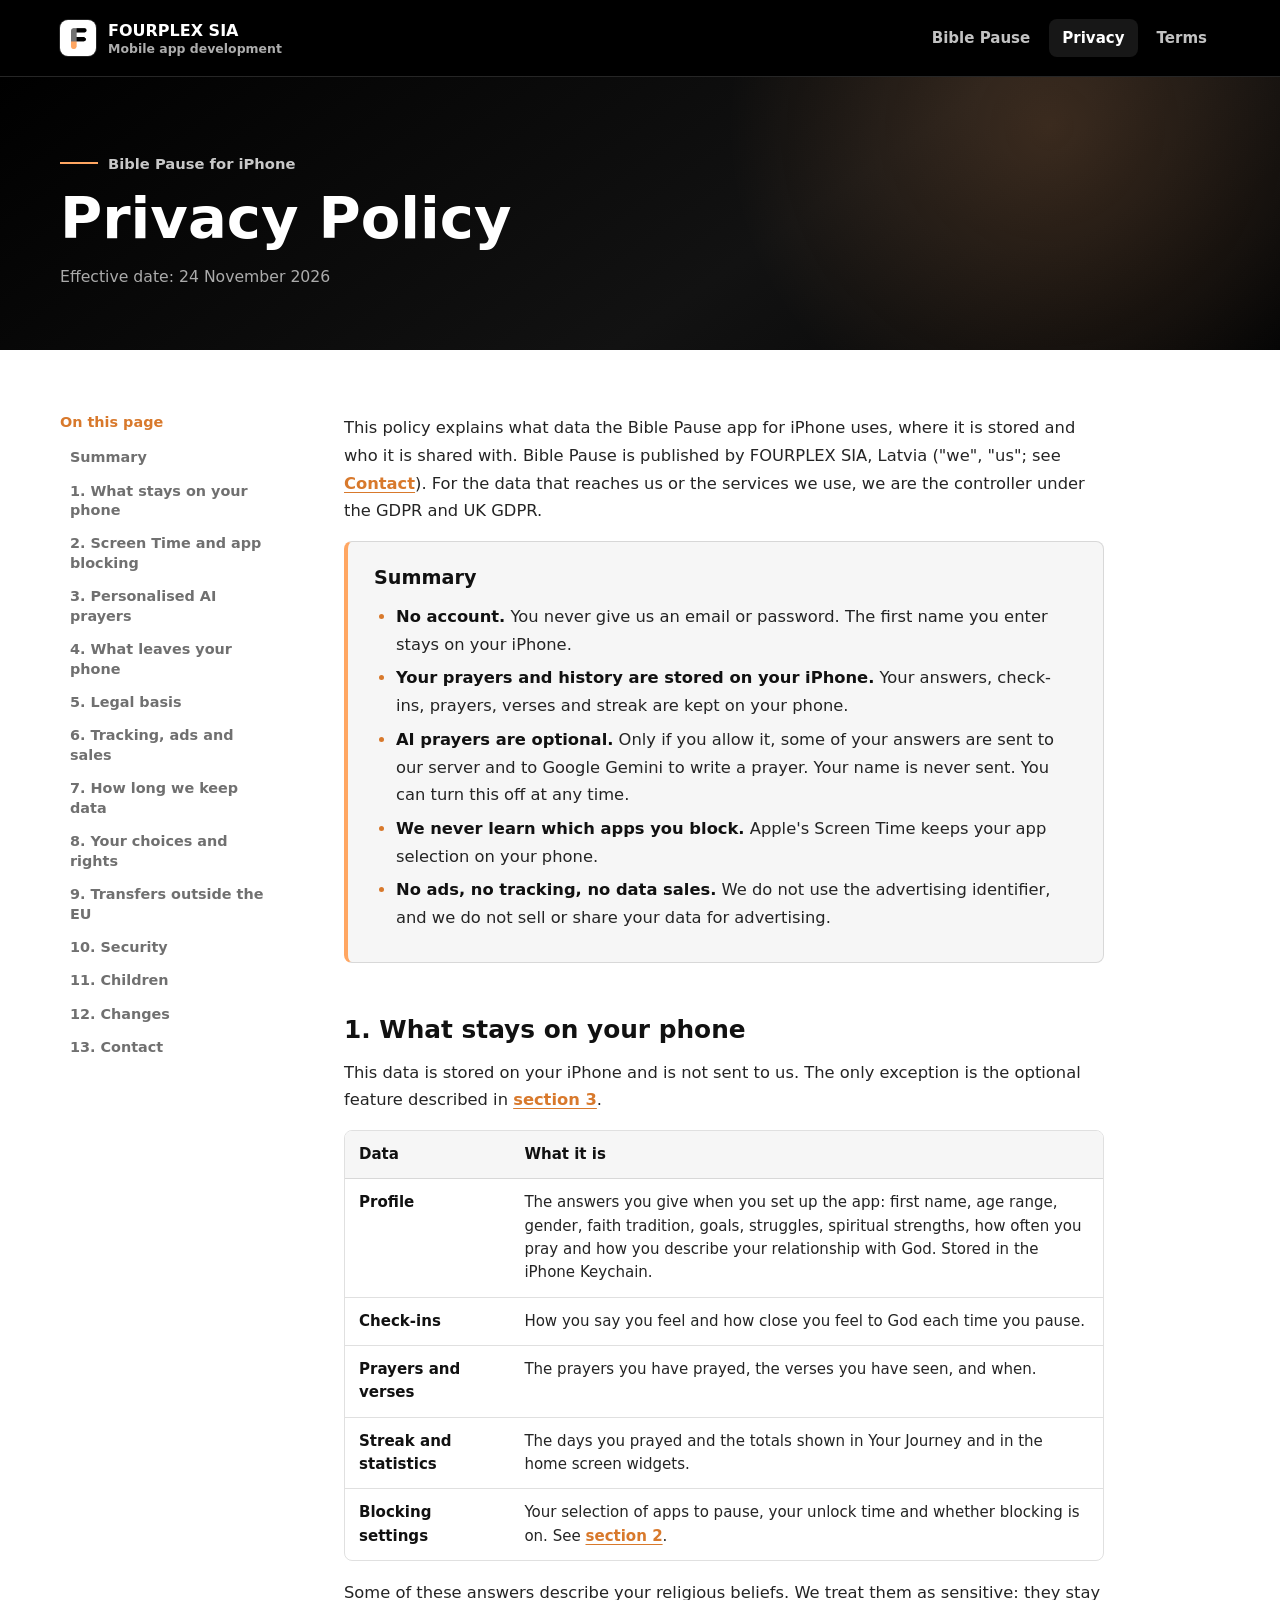
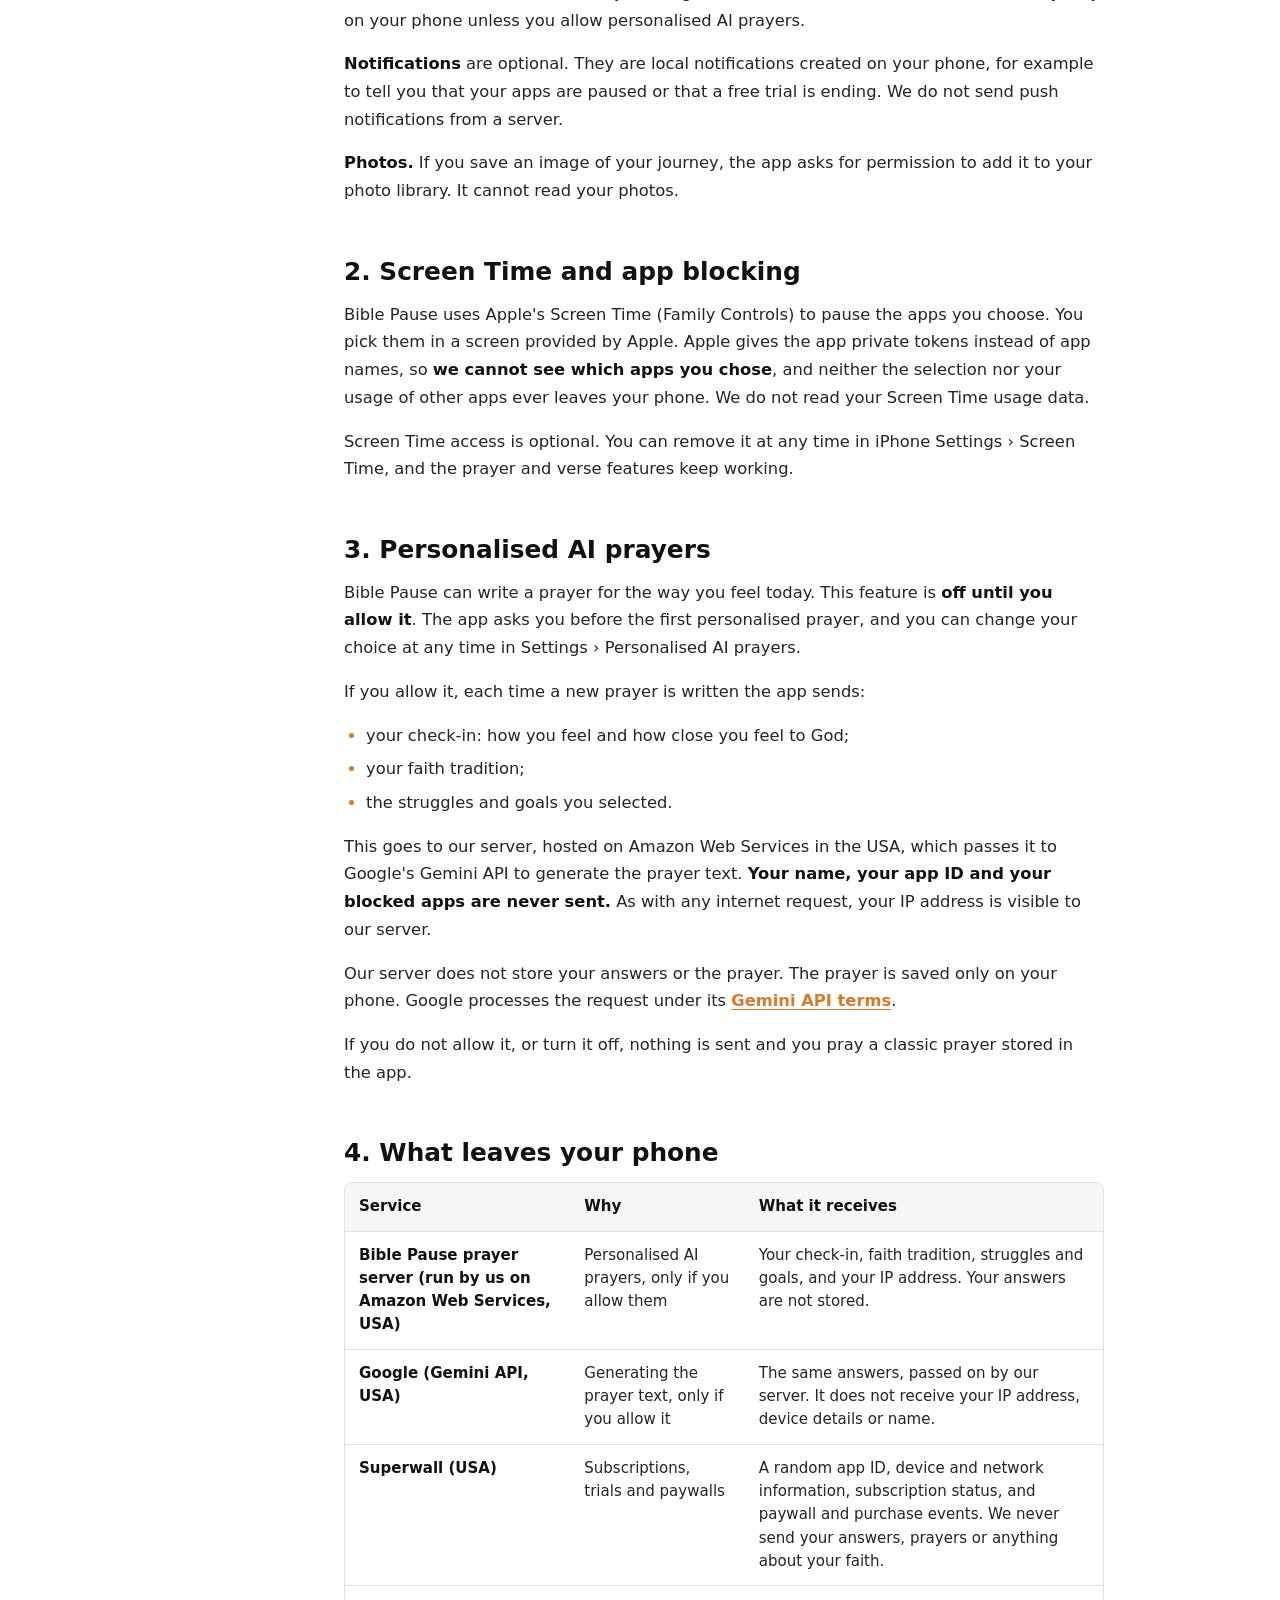
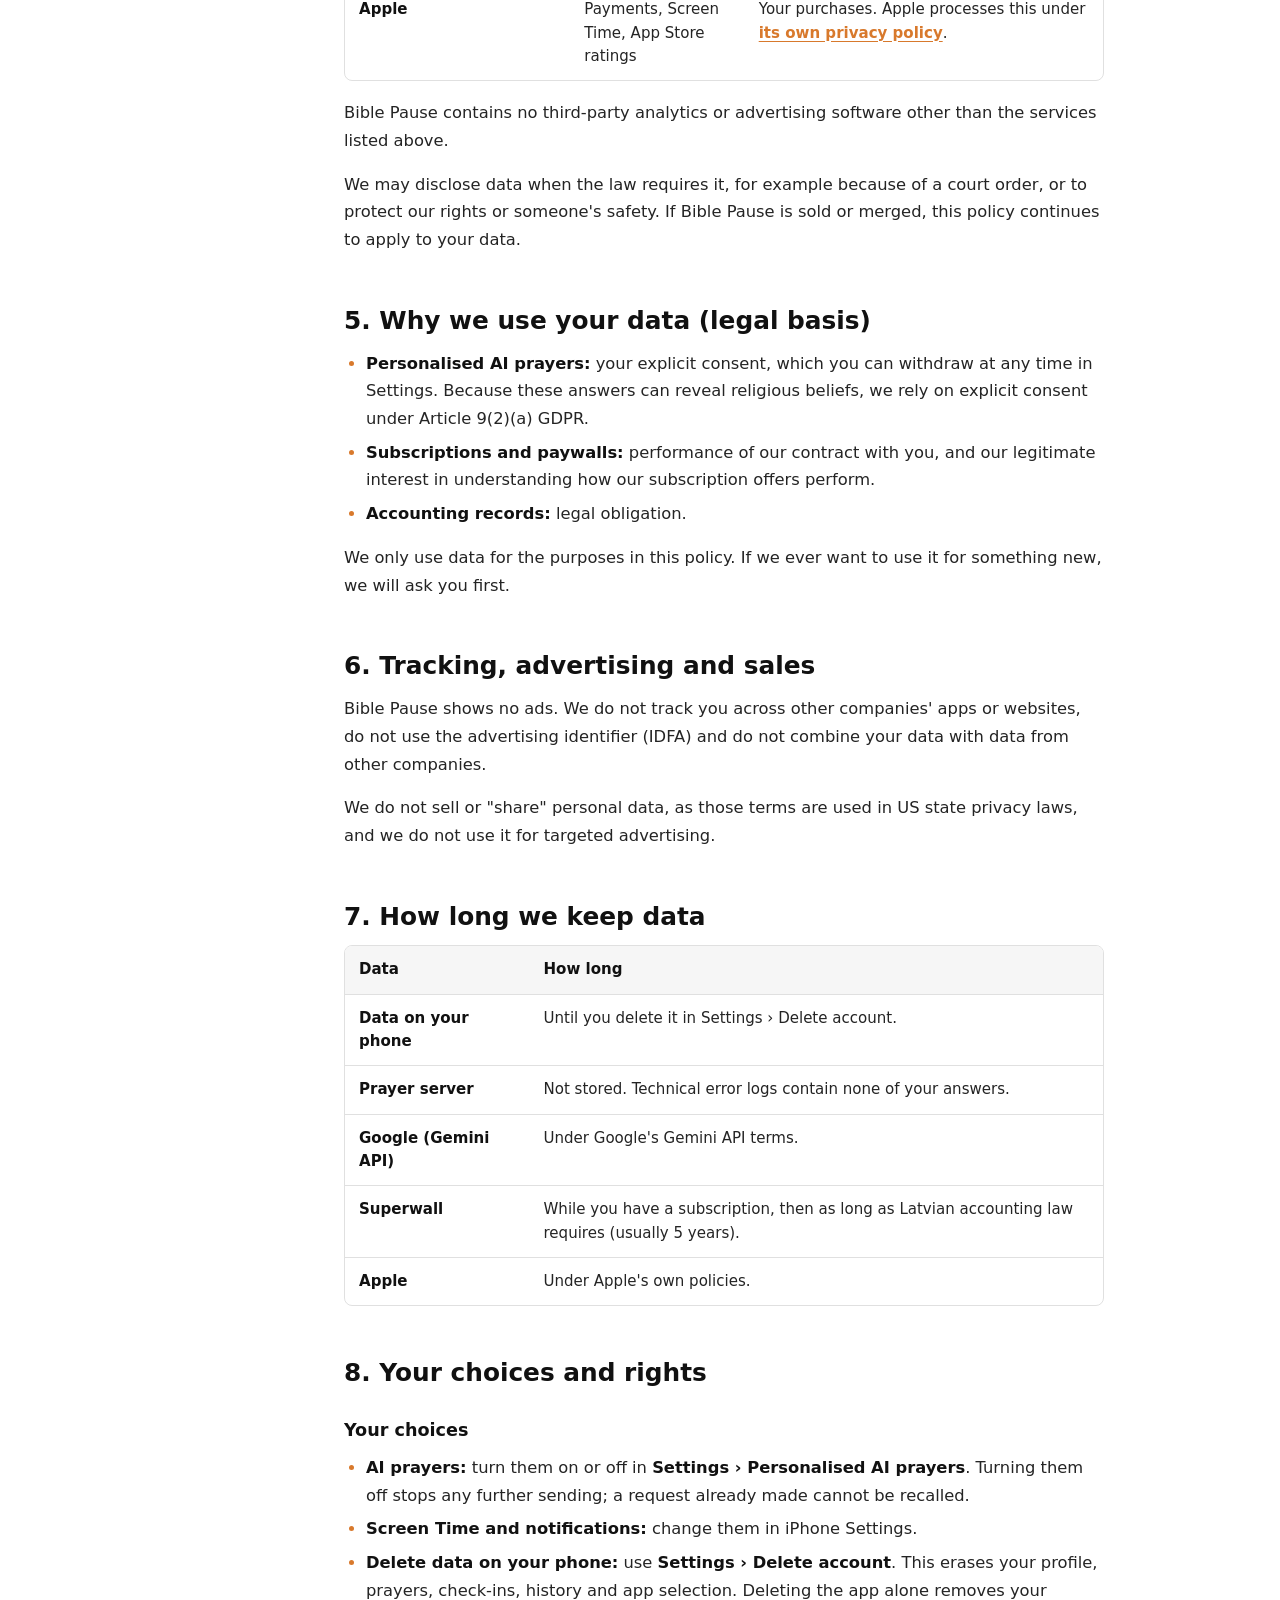
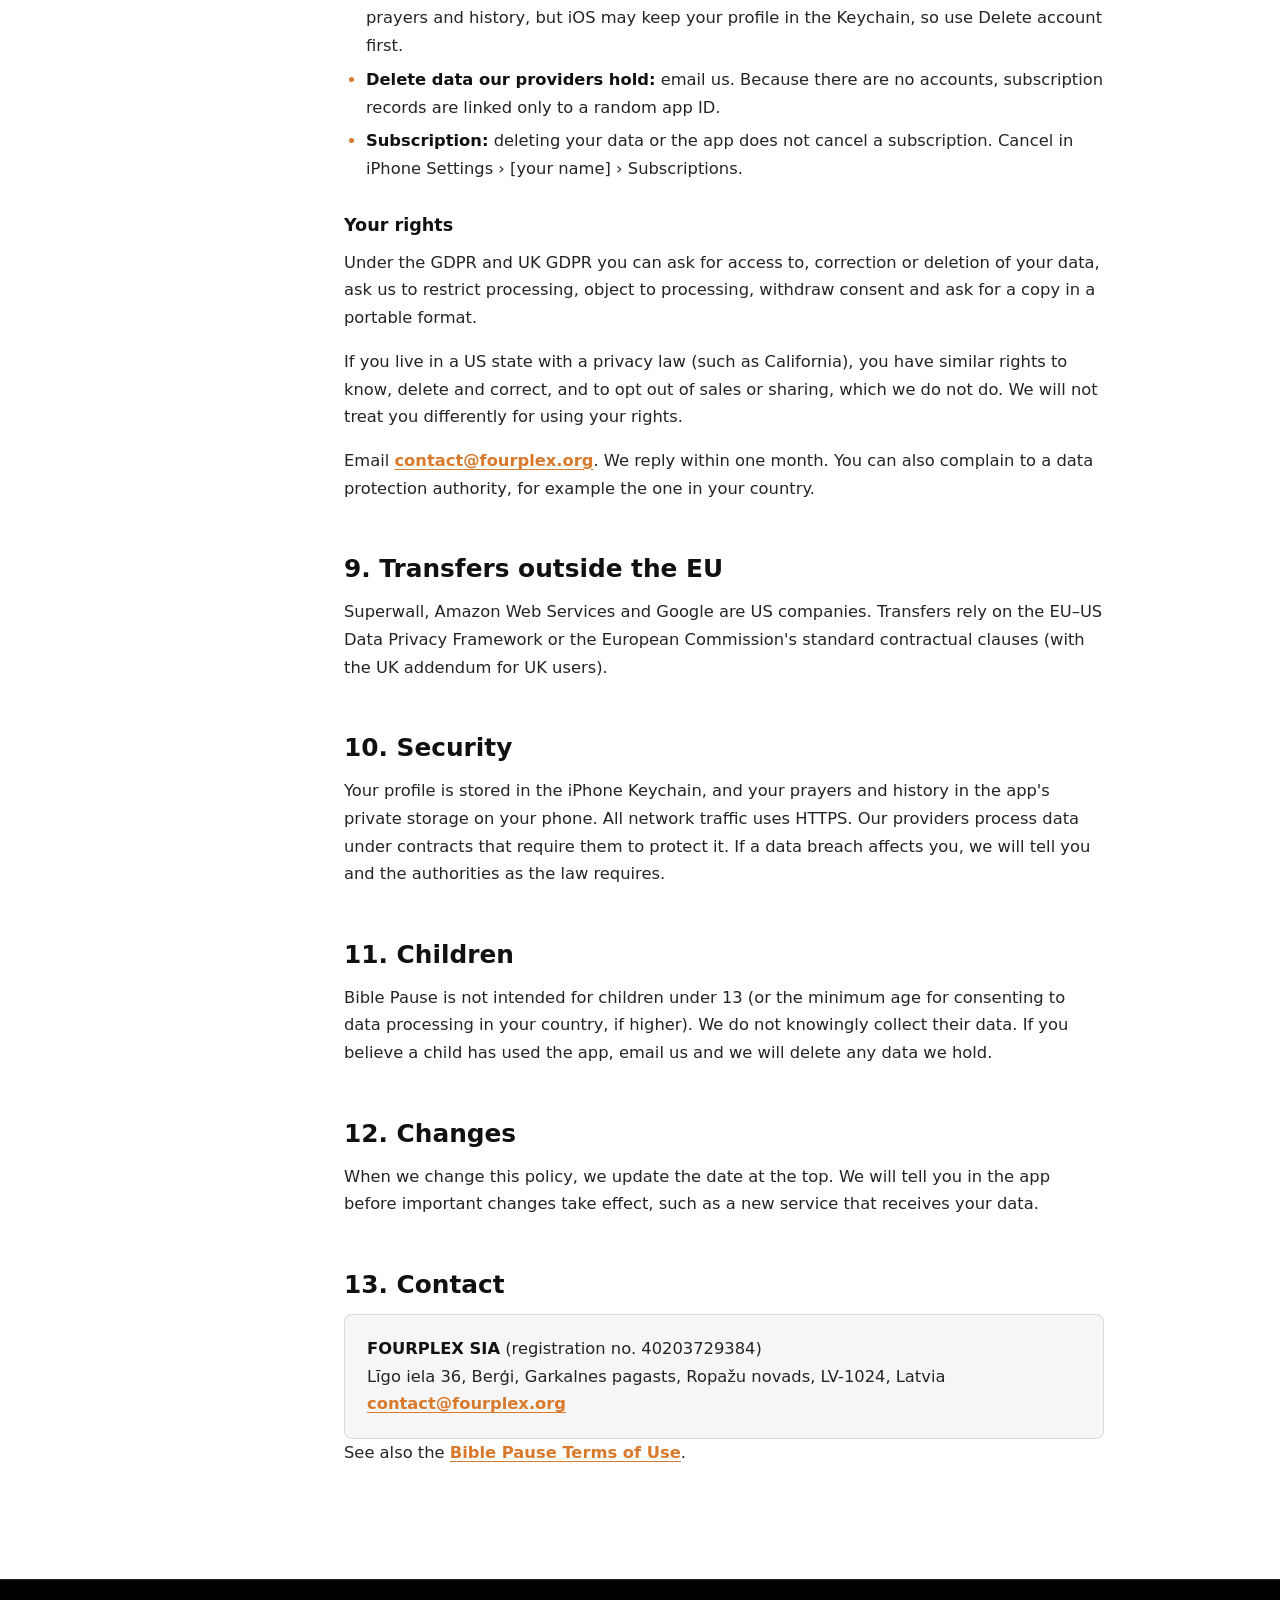
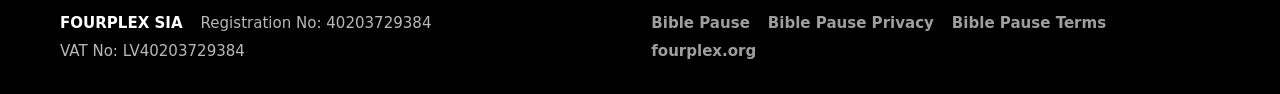
==== bible-pause/privacy/index.html @ 475df495 "Add Bible Pause product, privacy policy and terms pages Co-Authored-By: Claude Fable 5.2 <noreply@an" ====
<!doctype html>
<html lang="en">
<head>
  <meta charset="utf-8">
  <meta name="viewport" content="width=device-width, initial-scale=1">
  <title>Bible Pause Privacy Policy | FOURPLEX SIA</title>
  <meta name="description" content="How the Bible Pause app for iPhone handles your data: what stays on your phone, optional AI prayers, what leaves it, and your rights. Published by FOURPLEX SIA.">
  <meta name="theme-color" content="#000000">
  <link rel="canonical" href="https://fourplex.org/bible-pause/privacy/">
  <link rel="icon" href="/assets/FOURPLEX_LOGO_WITH_BG.png" type="image/png">
  <link rel="stylesheet" href="/assets/legal.css">
</head>
<body>
  <header class="site-header">
    <div class="container nav-shell">
      <a class="brand" href="/" aria-label="FOURPLEX SIA home">
        <img class="brand-mark" src="/assets/FOURPLEX_LOGO_TRANSPARENT.png" alt="" width="36" height="36">
        <span class="brand-meta">
          <span>FOURPLEX SIA</span>
          <span>Mobile app development</span>
        </span>
      </a>
      <nav class="nav-links" aria-label="Bible Pause">
        <a href="/bible-pause/">Bible Pause</a>
        <a href="/bible-pause/privacy/" aria-current="page">Privacy</a>
        <a href="/bible-pause/terms/">Terms</a>
      </nav>
    </div>
  </header>

  <section class="legal-hero" aria-labelledby="page-title">
    <div class="container">
      <p class="eyebrow">Bible Pause for iPhone</p>
      <h1 id="page-title">Privacy Policy</h1>
      <p class="meta">Effective date: 24 November 2026</p>
    </div>
  </section>

  <main>
    <div class="container legal-layout">
      <nav class="toc" aria-label="On this page">
        <p>On this page</p>
        <ol>
          <li><a href="#summary">Summary</a></li>
          <li><a href="#on-your-phone">1. What stays on your phone</a></li>
          <li><a href="#screen-time">2. Screen Time and app blocking</a></li>
          <li><a href="#ai-prayers">3. Personalised AI prayers</a></li>
          <li><a href="#leaves-your-phone">4. What leaves your phone</a></li>
          <li><a href="#legal-basis">5. Legal basis</a></li>
          <li><a href="#tracking">6. Tracking, ads and sales</a></li>
          <li><a href="#retention">7. How long we keep data</a></li>
          <li><a href="#rights">8. Your choices and rights</a></li>
          <li><a href="#transfers">9. Transfers outside the EU</a></li>
          <li><a href="#security">10. Security</a></li>
          <li><a href="#children">11. Children</a></li>
          <li><a href="#changes">12. Changes</a></li>
          <li><a href="#contact">13. Contact</a></li>
        </ol>
      </nav>

      <article class="legal-content">
        <p>This policy explains what data the Bible Pause app for iPhone uses, where it is stored and who it is shared with. Bible Pause is published by FOURPLEX SIA, Latvia ("we", "us"; see <a href="#contact">Contact</a>). For the data that reaches us or the services we use, we are the controller under the GDPR and UK GDPR.</p>

        <section class="summary" id="summary" aria-labelledby="summary-title">
          <h2 id="summary-title">Summary</h2>
          <ul>
            <li><strong>No account.</strong> You never give us an email or password. The first name you enter stays on your iPhone.</li>
            <li><strong>Your prayers and history are stored on your iPhone.</strong> Your answers, check-ins, prayers, verses and streak are kept on your phone.</li>
            <li><strong>AI prayers are optional.</strong> Only if you allow it, some of your answers are sent to our server and to Google Gemini to write a prayer. Your name is never sent. You can turn this off at any time.</li>
            <li><strong>We never learn which apps you block.</strong> Apple's Screen Time keeps your app selection on your phone.</li>
            <li><strong>No ads, no tracking, no data sales.</strong> We do not use the advertising identifier, and we do not sell or share your data for advertising.</li>
          </ul>
        </section>

        <h2 id="on-your-phone">1. What stays on your phone</h2>
        <p>This data is stored on your iPhone and is not sent to us. The only exception is the optional feature described in <a href="#ai-prayers">section 3</a>.</p>
        <div class="table-wrap">
          <table>
            <thead>
              <tr><th scope="col">Data</th><th scope="col">What it is</th></tr>
            </thead>
            <tbody>
              <tr><td>Profile</td><td>The answers you give when you set up the app: first name, age range, gender, faith tradition, goals, struggles, spiritual strengths, how often you pray and how you describe your relationship with God. Stored in the iPhone Keychain.</td></tr>
              <tr><td>Check-ins</td><td>How you say you feel and how close you feel to God each time you pause.</td></tr>
              <tr><td>Prayers and verses</td><td>The prayers you have prayed, the verses you have seen, and when.</td></tr>
              <tr><td>Streak and statistics</td><td>The days you prayed and the totals shown in Your Journey and in the home screen widgets.</td></tr>
              <tr><td>Blocking settings</td><td>Your selection of apps to pause, your unlock time and whether blocking is on. See <a href="#screen-time">section 2</a>.</td></tr>
            </tbody>
          </table>
        </div>
        <p>Some of these answers describe your religious beliefs. We treat them as sensitive: they stay on your phone unless you allow personalised AI prayers.</p>
        <p><strong>Notifications</strong> are optional. They are local notifications created on your phone, for example to tell you that your apps are paused or that a free trial is ending. We do not send push notifications from a server.</p>
        <p><strong>Photos.</strong> If you save an image of your journey, the app asks for permission to add it to your photo library. It cannot read your photos.</p>

        <h2 id="screen-time">2. Screen Time and app blocking</h2>
        <p>Bible Pause uses Apple's Screen Time (Family Controls) to pause the apps you choose. You pick them in a screen provided by Apple. Apple gives the app private tokens instead of app names, so <strong>we cannot see which apps you chose</strong>, and neither the selection nor your usage of other apps ever leaves your phone. We do not read your Screen Time usage data.</p>
        <p>Screen Time access is optional. You can remove it at any time in iPhone Settings › Screen Time, and the prayer and verse features keep working.</p>

        <h2 id="ai-prayers">3. Personalised AI prayers</h2>
        <p>Bible Pause can write a prayer for the way you feel today. This feature is <strong>off until you allow it</strong>. The app asks you before the first personalised prayer, and you can change your choice at any time in Settings › Personalised AI prayers.</p>
        <p>If you allow it, each time a new prayer is written the app sends:</p>
        <ul>
          <li>your check-in: how you feel and how close you feel to God;</li>
          <li>your faith tradition;</li>
          <li>the struggles and goals you selected.</li>
        </ul>
        <p>This goes to our server, hosted on Amazon Web Services in the USA, which passes it to Google's Gemini API to generate the prayer text. <strong>Your name, your app ID and your blocked apps are never sent.</strong> As with any internet request, your IP address is visible to our server.</p>
        <p>Our server does not store your answers or the prayer. The prayer is saved only on your phone. Google processes the request under its <a href="https://ai.google.dev/gemini-api/terms" rel="noopener noreferrer">Gemini API terms</a>.</p>
        <p>If you do not allow it, or turn it off, nothing is sent and you pray a classic prayer stored in the app.</p>

        <h2 id="leaves-your-phone">4. What leaves your phone</h2>
        <div class="table-wrap">
          <table>
            <thead>
              <tr><th scope="col">Service</th><th scope="col">Why</th><th scope="col">What it receives</th></tr>
            </thead>
            <tbody>
              <tr>
                <td>Bible Pause prayer server (run by us on Amazon Web Services, USA)</td>
                <td>Personalised AI prayers, only if you allow them</td>
                <td>Your check-in, faith tradition, struggles and goals, and your IP address. Your answers are not stored.</td>
              </tr>
              <tr>
                <td>Google (Gemini API, USA)</td>
                <td>Generating the prayer text, only if you allow it</td>
                <td>The same answers, passed on by our server. It does not receive your IP address, device details or name.</td>
              </tr>
              <tr>
                <td>Superwall (USA)</td>
                <td>Subscriptions, trials and paywalls</td>
                <td>A random app ID, device and network information, subscription status, and paywall and purchase events. We never send your answers, prayers or anything about your faith.</td>
              </tr>
              <tr>
                <td>Apple</td>
                <td>Payments, Screen Time, App Store ratings</td>
                <td>Your purchases. Apple processes this under <a href="https://www.apple.com/legal/privacy/" rel="noopener noreferrer">its own privacy policy</a>.</td>
              </tr>
            </tbody>
          </table>
        </div>
        <p>Bible Pause contains no third-party analytics or advertising software other than the services listed above.</p>
        <p>We may disclose data when the law requires it, for example because of a court order, or to protect our rights or someone's safety. If Bible Pause is sold or merged, this policy continues to apply to your data.</p>

        <h2 id="legal-basis">5. Why we use your data (legal basis)</h2>
        <ul>
          <li><strong>Personalised AI prayers:</strong> your explicit consent, which you can withdraw at any time in Settings. Because these answers can reveal religious beliefs, we rely on explicit consent under Article 9(2)(a) GDPR.</li>
          <li><strong>Subscriptions and paywalls:</strong> performance of our contract with you, and our legitimate interest in understanding how our subscription offers perform.</li>
          <li><strong>Accounting records:</strong> legal obligation.</li>
        </ul>
        <p>We only use data for the purposes in this policy. If we ever want to use it for something new, we will ask you first.</p>

        <h2 id="tracking">6. Tracking, advertising and sales</h2>
        <p>Bible Pause shows no ads. We do not track you across other companies' apps or websites, do not use the advertising identifier (IDFA) and do not combine your data with data from other companies.</p>
        <p>We do not sell or "share" personal data, as those terms are used in US state privacy laws, and we do not use it for targeted advertising.</p>

        <h2 id="retention">7. How long we keep data</h2>
        <div class="table-wrap">
          <table>
            <thead>
              <tr><th scope="col">Data</th><th scope="col">How long</th></tr>
            </thead>
            <tbody>
              <tr><td>Data on your phone</td><td>Until you delete it in Settings › Delete account.</td></tr>
              <tr><td>Prayer server</td><td>Not stored. Technical error logs contain none of your answers.</td></tr>
              <tr><td>Google (Gemini API)</td><td>Under Google's Gemini API terms.</td></tr>
              <tr><td>Superwall</td><td>While you have a subscription, then as long as Latvian accounting law requires (usually 5 years).</td></tr>
              <tr><td>Apple</td><td>Under Apple's own policies.</td></tr>
            </tbody>
          </table>
        </div>

        <h2 id="rights">8. Your choices and rights</h2>
        <h3>Your choices</h3>
        <ul>
          <li><strong>AI prayers:</strong> turn them on or off in <strong>Settings › Personalised AI prayers</strong>. Turning them off stops any further sending; a request already made cannot be recalled.</li>
          <li><strong>Screen Time and notifications:</strong> change them in iPhone Settings.</li>
          <li><strong>Delete data on your phone:</strong> use <strong>Settings › Delete account</strong>. This erases your profile, prayers, check-ins, history and app selection. Deleting the app alone removes your prayers and history, but iOS may keep your profile in the Keychain, so use Delete account first.</li>
          <li><strong>Delete data our providers hold:</strong> email us. Because there are no accounts, subscription records are linked only to a random app ID.</li>
          <li><strong>Subscription:</strong> deleting your data or the app does not cancel a subscription. Cancel in iPhone Settings › [your name] › Subscriptions.</li>
        </ul>
        <h3>Your rights</h3>
        <p>Under the GDPR and UK GDPR you can ask for access to, correction or deletion of your data, ask us to restrict processing, object to processing, withdraw consent and ask for a copy in a portable format.</p>
        <p>If you live in a US state with a privacy law (such as California), you have similar rights to know, delete and correct, and to opt out of sales or sharing, which we do not do. We will not treat you differently for using your rights.</p>
        <p>Email <a href="mailto:contact@fourplex.org">contact@fourplex.org</a>. We reply within one month. You can also complain to a data protection authority, for example the one in your country.</p>

        <h2 id="transfers">9. Transfers outside the EU</h2>
        <p>Superwall, Amazon Web Services and Google are US companies. Transfers rely on the EU–US Data Privacy Framework or the European Commission's standard contractual clauses (with the UK addendum for UK users).</p>

        <h2 id="security">10. Security</h2>
        <p>Your profile is stored in the iPhone Keychain, and your prayers and history in the app's private storage on your phone. All network traffic uses HTTPS. Our providers process data under contracts that require them to protect it. If a data breach affects you, we will tell you and the authorities as the law requires.</p>

        <h2 id="children">11. Children</h2>
        <p>Bible Pause is not intended for children under 13 (or the minimum age for consenting to data processing in your country, if higher). We do not knowingly collect their data. If you believe a child has used the app, email us and we will delete any data we hold.</p>

        <h2 id="changes">12. Changes</h2>
        <p>When we change this policy, we update the date at the top. We will tell you in the app before important changes take effect, such as a new service that receives your data.</p>

        <h2 id="contact">13. Contact</h2>
        <div class="contact-block">
          <p><strong>FOURPLEX SIA</strong> (registration no. 40203729384)</p>
          <p>Līgo iela 36, Berģi, Garkalnes pagasts, Ropažu novads, LV-1024, Latvia</p>
          <p><a href="mailto:contact@fourplex.org">contact@fourplex.org</a></p>
        </div>
        <p class="see-also">See also the <a href="/bible-pause/terms/">Bible Pause Terms of Use</a>.</p>
      </article>
    </div>
  </main>

  <footer class="site-footer">
    <div class="container footer-inner">
      <div class="legal" aria-label="FOURPLEX SIA legal details">
        <strong>FOURPLEX SIA</strong>
        <span>Registration No: 40203729384</span>
        <span>VAT No: LV40203729384</span>
      </div>
      <nav class="footer-links" aria-label="Footer">
        <a href="/bible-pause/">Bible Pause</a>
        <a href="/bible-pause/privacy/">Bible Pause Privacy</a>
        <a href="/bible-pause/terms/">Bible Pause Terms</a>
        <a href="/">fourplex.org</a>
      </nav>
    </div>
  </footer>
</body>
</html>
---- assets/legal.css ----
/* Shared styles for app legal pages (privacy policies, terms). Matches index.html tokens. */
:root {
  --black: #000000;
  --ink: #111111;
  --graphite: #242424;
  --muted: #707070;
  --accent: #FFA662;
  --accent-dark: #d8792c;
  --surface: #ffffff;
  --surface-soft: #f6f6f6;
  --line: rgba(0, 0, 0, 0.12);
  --line-dark: rgba(255, 255, 255, 0.15);
  --radius: 8px;
  --container: 1160px;
  --measure: 760px;
}

* {
  box-sizing: border-box;
}

html {
  background: #000000;
  scroll-behavior: smooth;
}

body {
  margin: 0;
  color: var(--ink);
  background: #000000;
  font-family: ui-sans-serif, system-ui, -apple-system, BlinkMacSystemFont, "Segoe UI", sans-serif;
  letter-spacing: 0;
  text-rendering: optimizeLegibility;
  -webkit-font-smoothing: antialiased;
}

img {
  display: block;
  max-width: 100%;
}

a {
  color: inherit;
}

.container {
  width: min(100% - 40px, var(--container));
  margin: 0 auto;
}

.site-header {
  color: #ffffff;
  background: rgba(0, 0, 0, 0.92);
  border-bottom: 1px solid var(--line-dark);
}

.nav-shell {
  min-height: 76px;
  display: flex;
  align-items: center;
  justify-content: space-between;
  gap: 24px;
}

.brand {
  display: inline-flex;
  align-items: center;
  gap: 12px;
  font-weight: 800;
  font-size: 1rem;
  text-decoration: none;
}

.brand-mark {
  width: 36px;
  height: 36px;
  object-fit: contain;
  border-radius: 8px;
  background: #fff;
  box-shadow: 0 0 0 1px rgba(255, 255, 255, 0.14);
}

.brand-meta {
  display: grid;
  gap: 1px;
}

.brand-meta span:last-child {
  color: rgba(255, 255, 255, 0.68);
  font-size: 0.78rem;
  font-weight: 600;
}

.nav-links {
  display: flex;
  align-items: center;
  gap: 6px;
}

.nav-links a {
  border-radius: 8px;
  color: rgba(255, 255, 255, 0.76);
  font-size: 0.94rem;
  font-weight: 700;
  padding: 10px 13px;
  text-decoration: none;
  transition: color 180ms ease, background 180ms ease;
}

.nav-links a:hover,
.nav-links a[aria-current="page"] {
  color: #ffffff;
  background: rgba(255, 255, 255, 0.09);
}

.legal-hero {
  color: #ffffff;
  padding: 72px 0 64px;
  background:
    radial-gradient(circle at 82% 18%, rgba(255, 166, 98, 0.18), transparent 30%),
    linear-gradient(145deg, #000000 0%, #121212 60%, #050505 100%);
}

.eyebrow {
  display: inline-flex;
  align-items: center;
  gap: 10px;
  margin: 0 0 18px;
  color: rgba(255, 255, 255, 0.78);
  font-size: 0.92rem;
  font-weight: 800;
}

.eyebrow::before {
  content: "";
  width: 38px;
  height: 2px;
  background: var(--accent);
}

.legal-hero h1 {
  margin: 0;
  font-size: 3.6rem;
  line-height: 1;
  font-weight: 900;
}

.legal-hero .meta {
  margin: 20px 0 0;
  color: rgba(255, 255, 255, 0.66);
  font-size: 0.98rem;
}

main {
  background: var(--surface);
}

.legal-layout {
  display: grid;
  grid-template-columns: 220px minmax(0, var(--measure));
  gap: 64px;
  padding: 64px 0 96px;
}

.toc {
  position: sticky;
  top: 24px;
  align-self: start;
  font-size: 0.9rem;
}

.toc p {
  margin: 0 0 12px;
  color: var(--accent-dark);
  font-weight: 900;
}

.toc ol {
  margin: 0;
  padding: 0;
  list-style: none;
  display: grid;
  gap: 2px;
}

.toc a {
  display: block;
  padding: 6px 10px;
  border-radius: 8px;
  color: var(--muted);
  font-weight: 650;
  line-height: 1.35;
  text-decoration: none;
}

.toc a:hover {
  color: var(--ink);
  background: var(--surface-soft);
}

.legal-content {
  min-width: 0;
  color: var(--graphite);
  font-size: 1.02rem;
  line-height: 1.7;
}

.legal-content h2 {
  margin: 52px 0 14px;
  color: var(--ink);
  font-size: 1.55rem;
  line-height: 1.2;
  font-weight: 900;
  scroll-margin-top: 24px;
}

.legal-content h2:first-child {
  margin-top: 0;
}

.legal-content h3 {
  margin: 28px 0 8px;
  color: var(--ink);
  font-size: 1.1rem;
  font-weight: 850;
}

.legal-content p,
.legal-content ul {
  margin: 0 0 16px;
}

.legal-content ul {
  padding-left: 22px;
}

.legal-content li {
  margin-bottom: 6px;
}

.legal-content li::marker {
  color: var(--accent-dark);
}

.legal-content strong {
  color: var(--ink);
}

.legal-content a {
  color: var(--accent-dark);
  font-weight: 700;
  text-underline-offset: 3px;
  overflow-wrap: anywhere;
}

.summary {
  margin: 0 0 8px;
  padding: 24px 26px;
  border: 1px solid var(--line);
  border-left: 4px solid var(--accent);
  border-radius: 8px;
  background: var(--surface-soft);
}

.summary h2 {
  margin-top: 0;
  font-size: 1.2rem;
}

.summary ul {
  margin-bottom: 0;
}

.table-wrap {
  margin: 0 0 18px;
  overflow-x: auto;
  border: 1px solid var(--line);
  border-radius: 8px;
}

table {
  width: 100%;
  border-collapse: collapse;
  font-size: 0.94rem;
  line-height: 1.55;
}

th,
td {
  padding: 12px 14px;
  text-align: left;
  vertical-align: top;
  border-bottom: 1px solid var(--line);
}

tr:last-child td {
  border-bottom: 0;
}

th {
  color: var(--ink);
  background: var(--surface-soft);
  font-weight: 850;
  white-space: nowrap;
}

td:first-child {
  min-width: 150px;
  color: var(--ink);
  font-weight: 750;
}

.contact-block {
  padding: 20px 22px;
  border: 1px solid var(--line);
  border-radius: 8px;
  background: var(--surface-soft);
}

.contact-block p {
  margin: 0;
}

.see-also {
  margin-top: 18px;
}

.site-footer {
  color: #ffffff;
  background: #000000;
  border-top: 1px solid rgba(255, 255, 255, 0.14);
  padding: 34px 0;
}

.footer-inner {
  display: flex;
  align-items: center;
  justify-content: space-between;
  gap: 26px;
}

.legal {
  display: flex;
  flex-wrap: wrap;
  gap: 10px 18px;
  color: rgba(255, 255, 255, 0.72);
  font-size: 0.94rem;
}

.legal strong {
  color: #ffffff;
}

.footer-links {
  display: flex;
  flex-wrap: wrap;
  gap: 10px 18px;
  font-size: 0.94rem;
  font-weight: 750;
}

.footer-links a {
  color: rgba(255, 255, 255, 0.62);
  text-decoration: none;
}

.footer-links a:hover {
  color: #ffffff;
}

@media (prefers-reduced-motion: reduce) {
  html {
    scroll-behavior: auto;
  }
}

@media (max-width: 900px) {
  .container {
    width: min(100% - 32px, var(--container));
  }

  .legal-layout {
    grid-template-columns: 1fr;
    gap: 36px;
    padding: 44px 0 72px;
  }

  .toc {
    position: static;
    padding: 18px;
    border: 1px solid var(--line);
    border-radius: 8px;
  }

  .legal-hero h1 {
    font-size: 2.6rem;
  }

  .footer-inner {
    align-items: flex-start;
    flex-direction: column;
  }
}

@media (max-width: 560px) {
  .brand-meta span:last-child {
    display: none;
  }

  .legal-hero {
    padding: 52px 0 46px;
  }

  .legal-hero h1 {
    font-size: 2.1rem;
  }

  .legal-content {
    font-size: 1rem;
  }

  .summary {
    padding: 20px;
  }
}

@media print {
  .site-header,
  .toc,
  .site-footer {
    display: none;
  }

  .legal-hero {
    color: #000000;
    background: none;
    padding: 0 0 24px;
  }

  .legal-hero .meta,
  .eyebrow {
    color: #000000;
  }

  .legal-layout {
    display: block;
    padding: 0;
  }
}

/* Uncover product page */
.product-lede {
  max-width: 640px;
  margin: 22px 0 0;
  color: rgba(255, 255, 255, 0.76);
  font-size: 1.12rem;
  line-height: 1.7;
}

.product-body {
  padding: 64px 0 96px;
}

.feature-grid {
  display: grid;
  grid-template-columns: repeat(3, minmax(0, 1fr));
  gap: 1px;
  border: 1px solid var(--line);
  border-radius: 8px;
  overflow: hidden;
  background: var(--line);
}

.feature-grid article {
  padding: 26px;
  background: #ffffff;
}

.feature-grid h2 {
  margin: 0 0 10px;
  font-size: 1.15rem;
  line-height: 1.25;
  font-weight: 900;
}

.feature-grid p {
  margin: 0;
  color: var(--muted);
  line-height: 1.65;
}

.link-cards {
  display: grid;
  grid-template-columns: repeat(3, minmax(0, 1fr));
  gap: 16px;
  margin-top: 40px;
}

.link-cards a {
  display: block;
  padding: 22px 24px;
  border: 1px solid var(--line);
  border-radius: 8px;
  text-decoration: none;
  transition: border-color 180ms ease, transform 180ms ease;
}

.link-cards a:hover {
  border-color: var(--accent);
  transform: translateY(-2px);
}

.link-cards strong {
  display: block;
  margin-bottom: 6px;
  font-size: 1.05rem;
}

.link-cards span {
  color: var(--muted);
  font-size: 0.95rem;
  line-height: 1.5;
}

@media (max-width: 900px) {
  .feature-grid,
  .link-cards {
    grid-template-columns: 1fr;
  }

  .product-body {
    padding: 44px 0 72px;
  }
}

/* Four nav links must fit a 375 px phone. */
.nav-links {
  min-width: 0;
  overflow-x: auto;
  scrollbar-width: none;
}

@media (max-width: 560px) {
  .nav-shell {
    gap: 12px;
  }

  .brand-meta {
    display: none;
  }

  .nav-links {
    gap: 2px;
  }

  .nav-links a {
    padding: 9px 9px;
    font-size: 0.88rem;
    white-space: nowrap;
  }
}
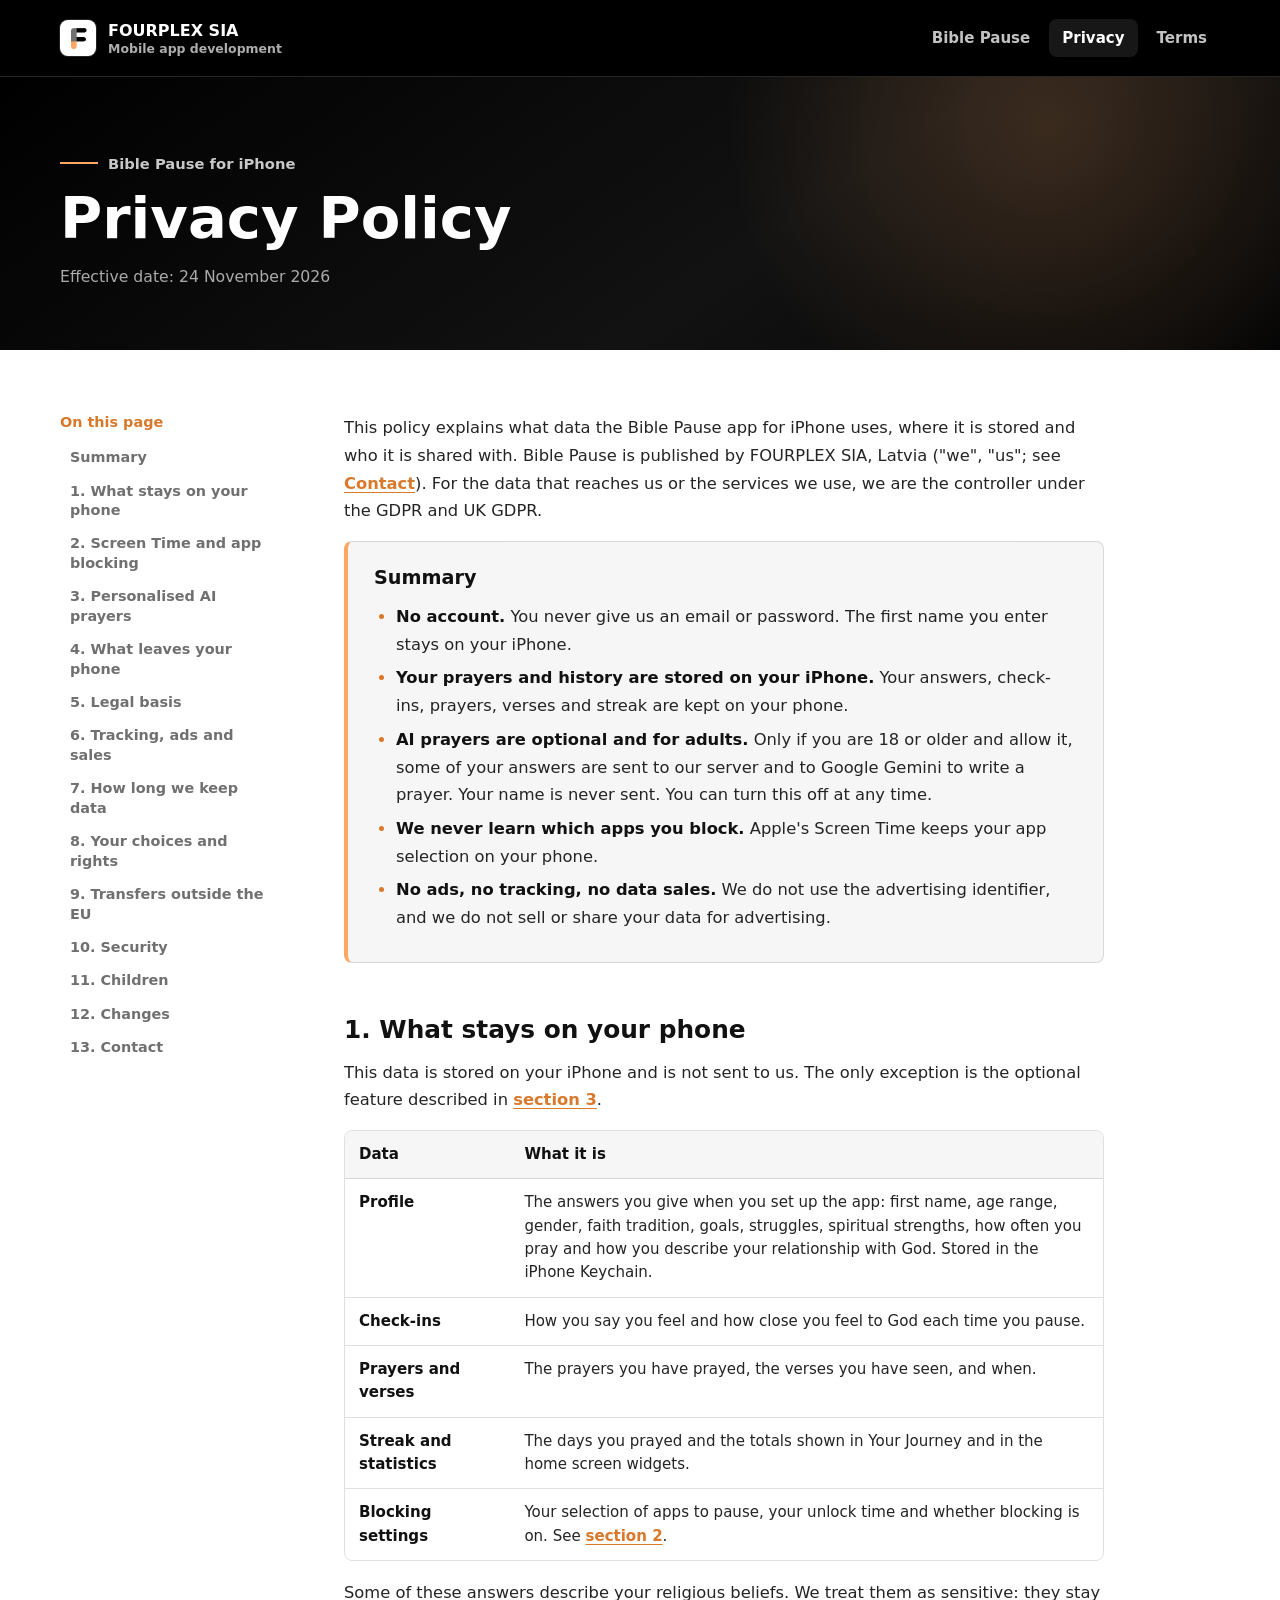
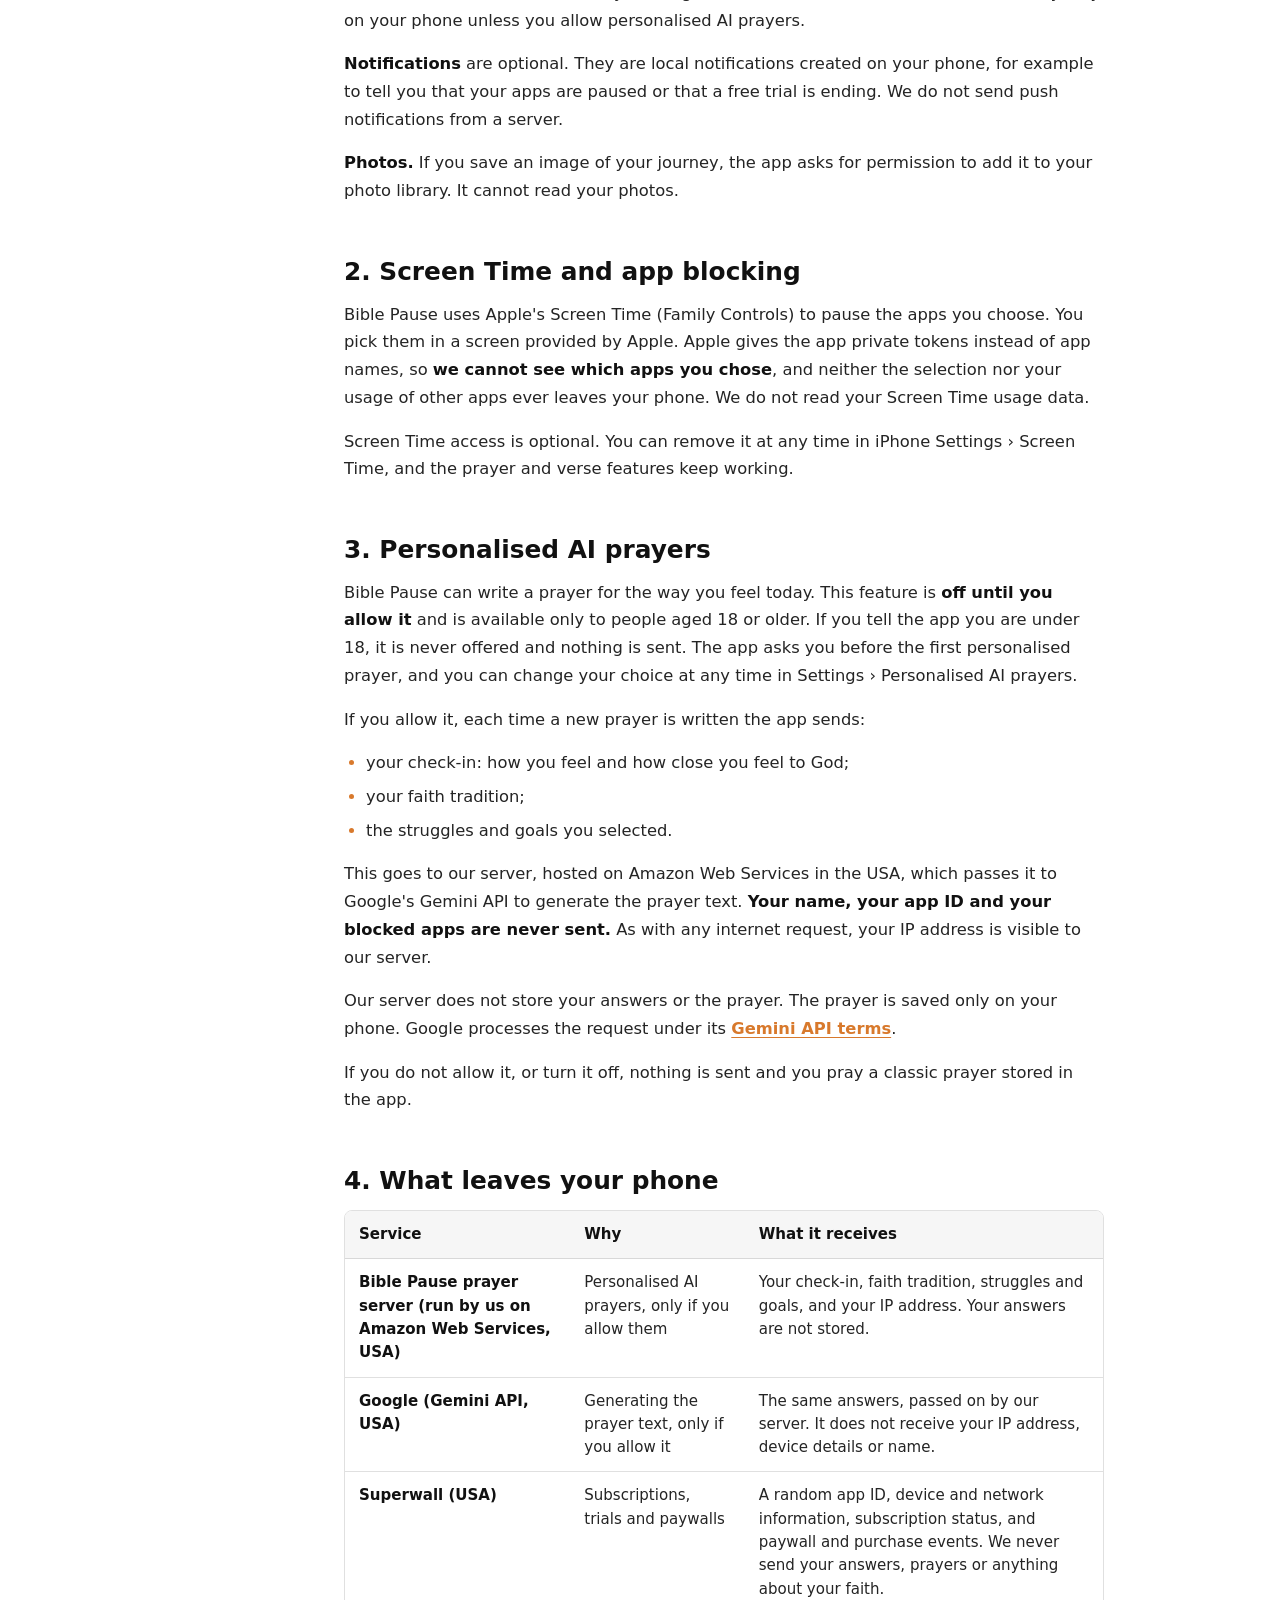
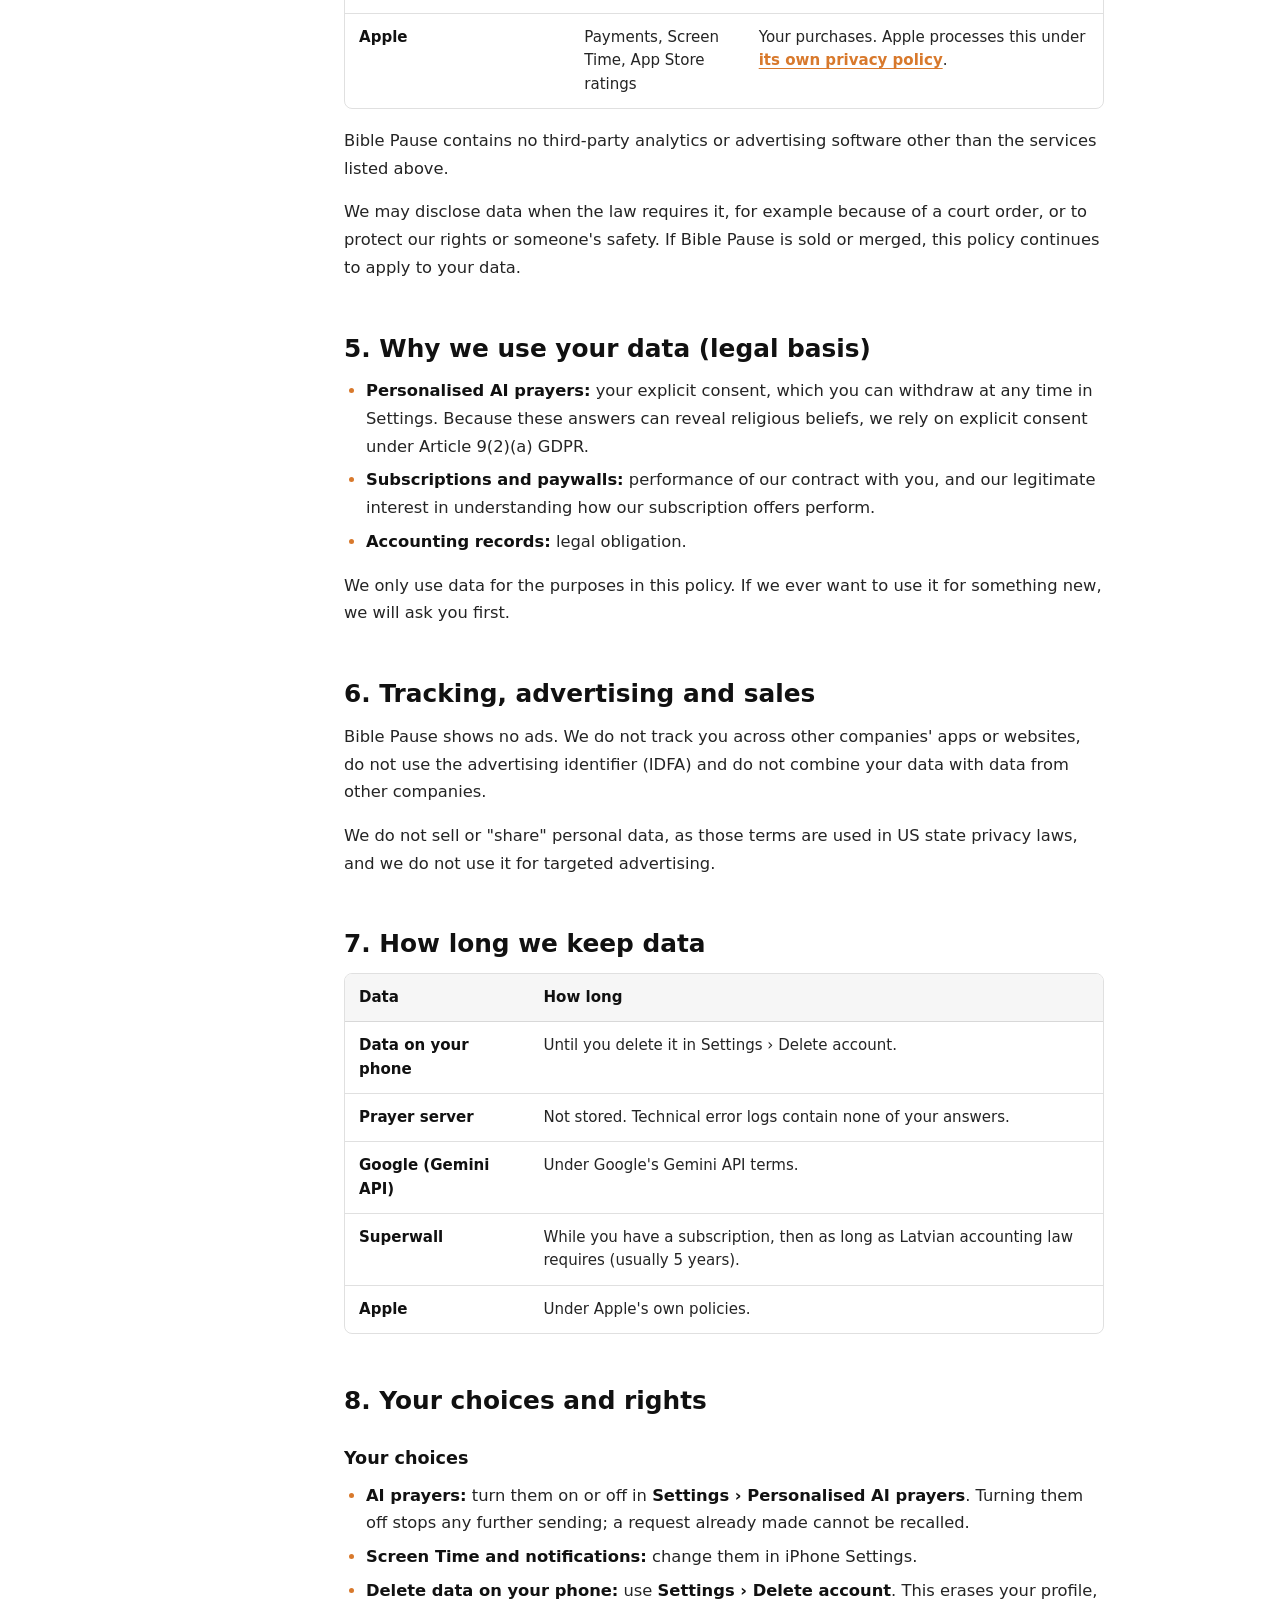
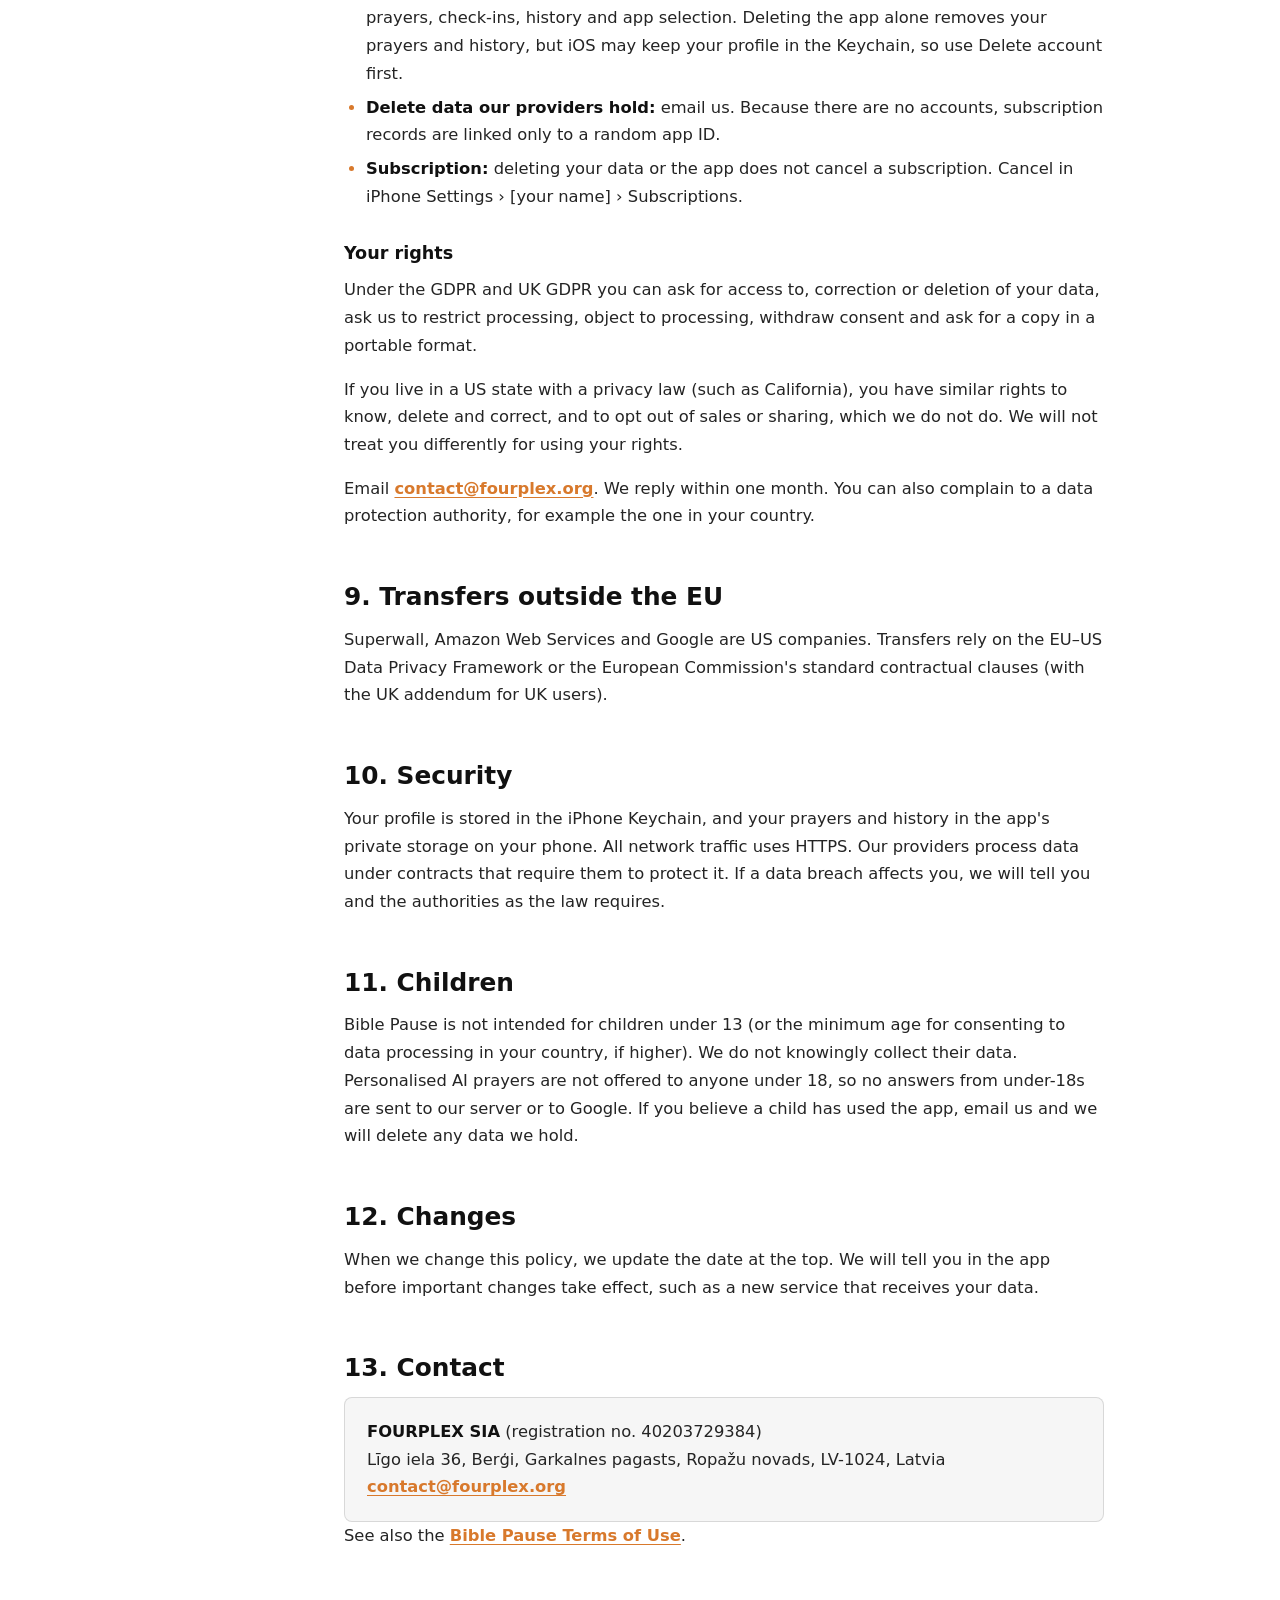
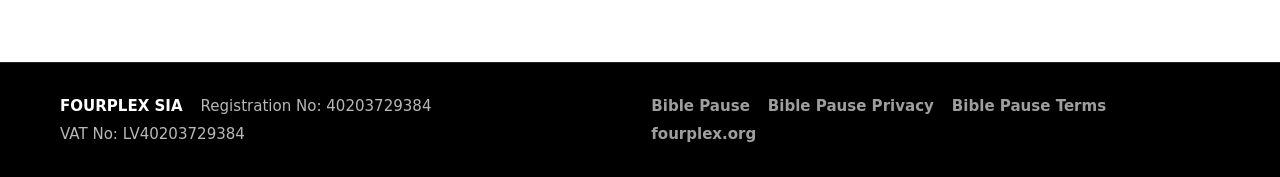
==== commit 6d21e751: "Bible Pause: AI prayers are 18+, credit World English Bible British Edition Co-Authored-By: Claude F" ====
--- a/bible-pause/privacy/index.html
+++ b/bible-pause/privacy/index.html
@@ -66,7 +66,7 @@
           <ul>
             <li><strong>No account.</strong> You never give us an email or password. The first name you enter stays on your iPhone.</li>
             <li><strong>Your prayers and history are stored on your iPhone.</strong> Your answers, check-ins, prayers, verses and streak are kept on your phone.</li>
-            <li><strong>AI prayers are optional.</strong> Only if you allow it, some of your answers are sent to our server and to Google Gemini to write a prayer. Your name is never sent. You can turn this off at any time.</li>
+            <li><strong>AI prayers are optional and for adults.</strong> Only if you are 18 or older and allow it, some of your answers are sent to our server and to Google Gemini to write a prayer. Your name is never sent. You can turn this off at any time.</li>
             <li><strong>We never learn which apps you block.</strong> Apple's Screen Time keeps your app selection on your phone.</li>
             <li><strong>No ads, no tracking, no data sales.</strong> We do not use the advertising identifier, and we do not sell or share your data for advertising.</li>
           </ul>
@@ -97,7 +97,7 @@
         <p>Screen Time access is optional. You can remove it at any time in iPhone Settings › Screen Time, and the prayer and verse features keep working.</p>
 
         <h2 id="ai-prayers">3. Personalised AI prayers</h2>
-        <p>Bible Pause can write a prayer for the way you feel today. This feature is <strong>off until you allow it</strong>. The app asks you before the first personalised prayer, and you can change your choice at any time in Settings › Personalised AI prayers.</p>
+        <p>Bible Pause can write a prayer for the way you feel today. This feature is <strong>off until you allow it</strong> and is available only to people aged 18 or older. If you tell the app you are under 18, it is never offered and nothing is sent. The app asks you before the first personalised prayer, and you can change your choice at any time in Settings › Personalised AI prayers.</p>
         <p>If you allow it, each time a new prayer is written the app sends:</p>
         <ul>
           <li>your check-in: how you feel and how close you feel to God;</li>
@@ -190,7 +190,7 @@
         <p>Your profile is stored in the iPhone Keychain, and your prayers and history in the app's private storage on your phone. All network traffic uses HTTPS. Our providers process data under contracts that require them to protect it. If a data breach affects you, we will tell you and the authorities as the law requires.</p>
 
         <h2 id="children">11. Children</h2>
-        <p>Bible Pause is not intended for children under 13 (or the minimum age for consenting to data processing in your country, if higher). We do not knowingly collect their data. If you believe a child has used the app, email us and we will delete any data we hold.</p>
+        <p>Bible Pause is not intended for children under 13 (or the minimum age for consenting to data processing in your country, if higher). We do not knowingly collect their data. Personalised AI prayers are not offered to anyone under 18, so no answers from under-18s are sent to our server or to Google. If you believe a child has used the app, email us and we will delete any data we hold.</p>
 
         <h2 id="changes">12. Changes</h2>
         <p>When we change this policy, we update the date at the top. We will tell you in the app before important changes take effect, such as a new service that receives your data.</p>
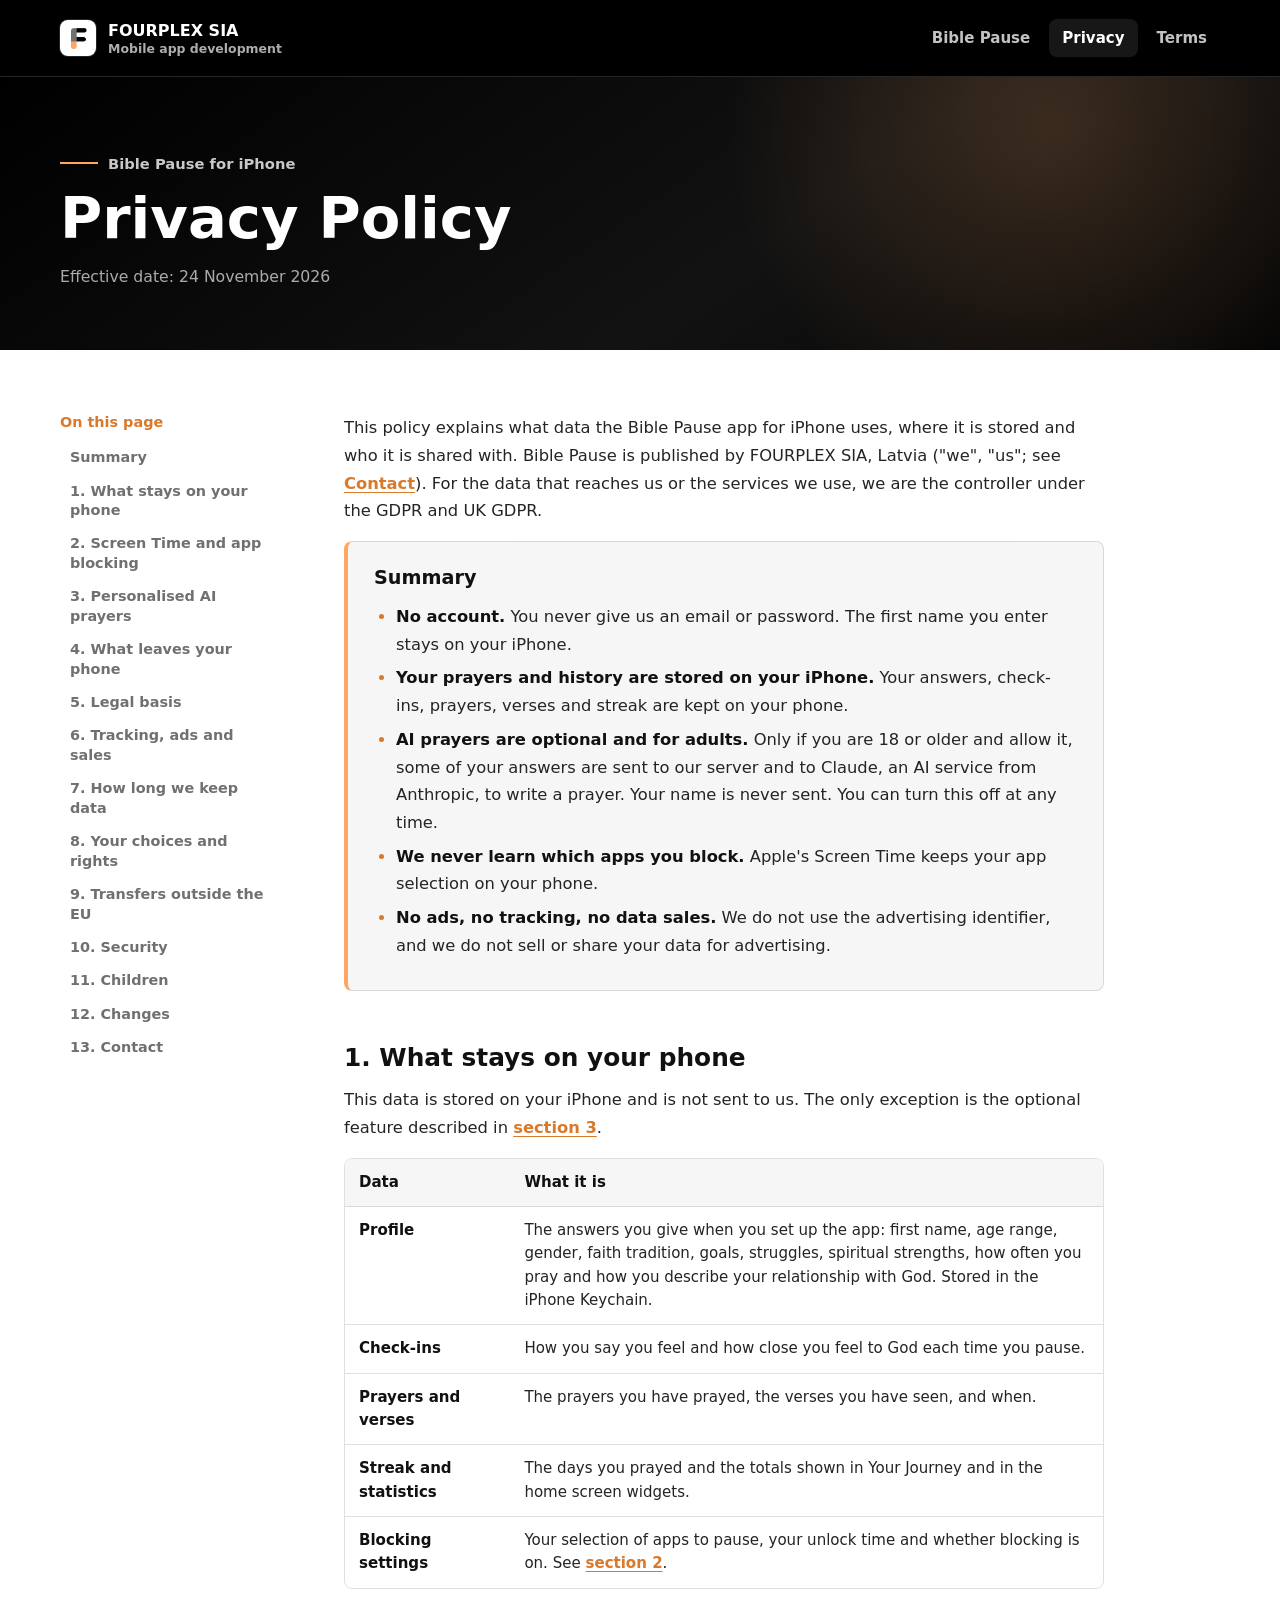
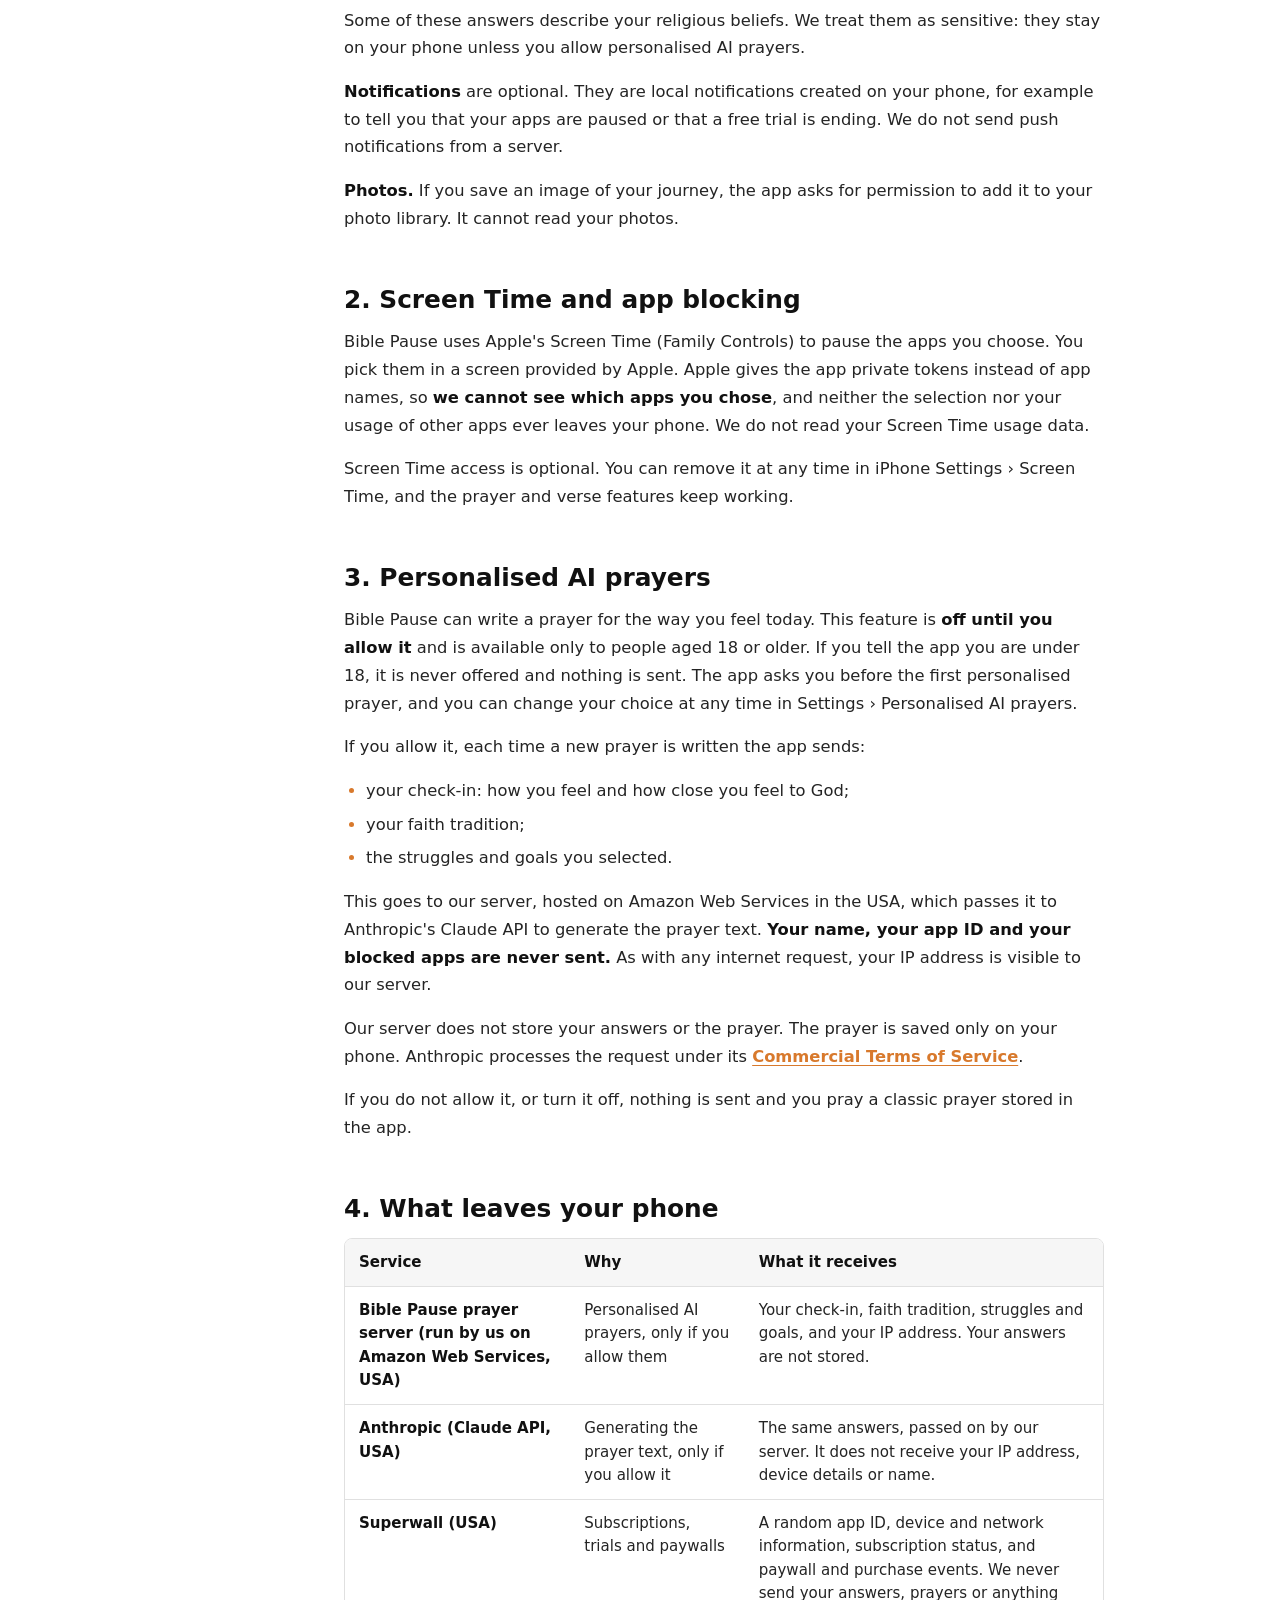
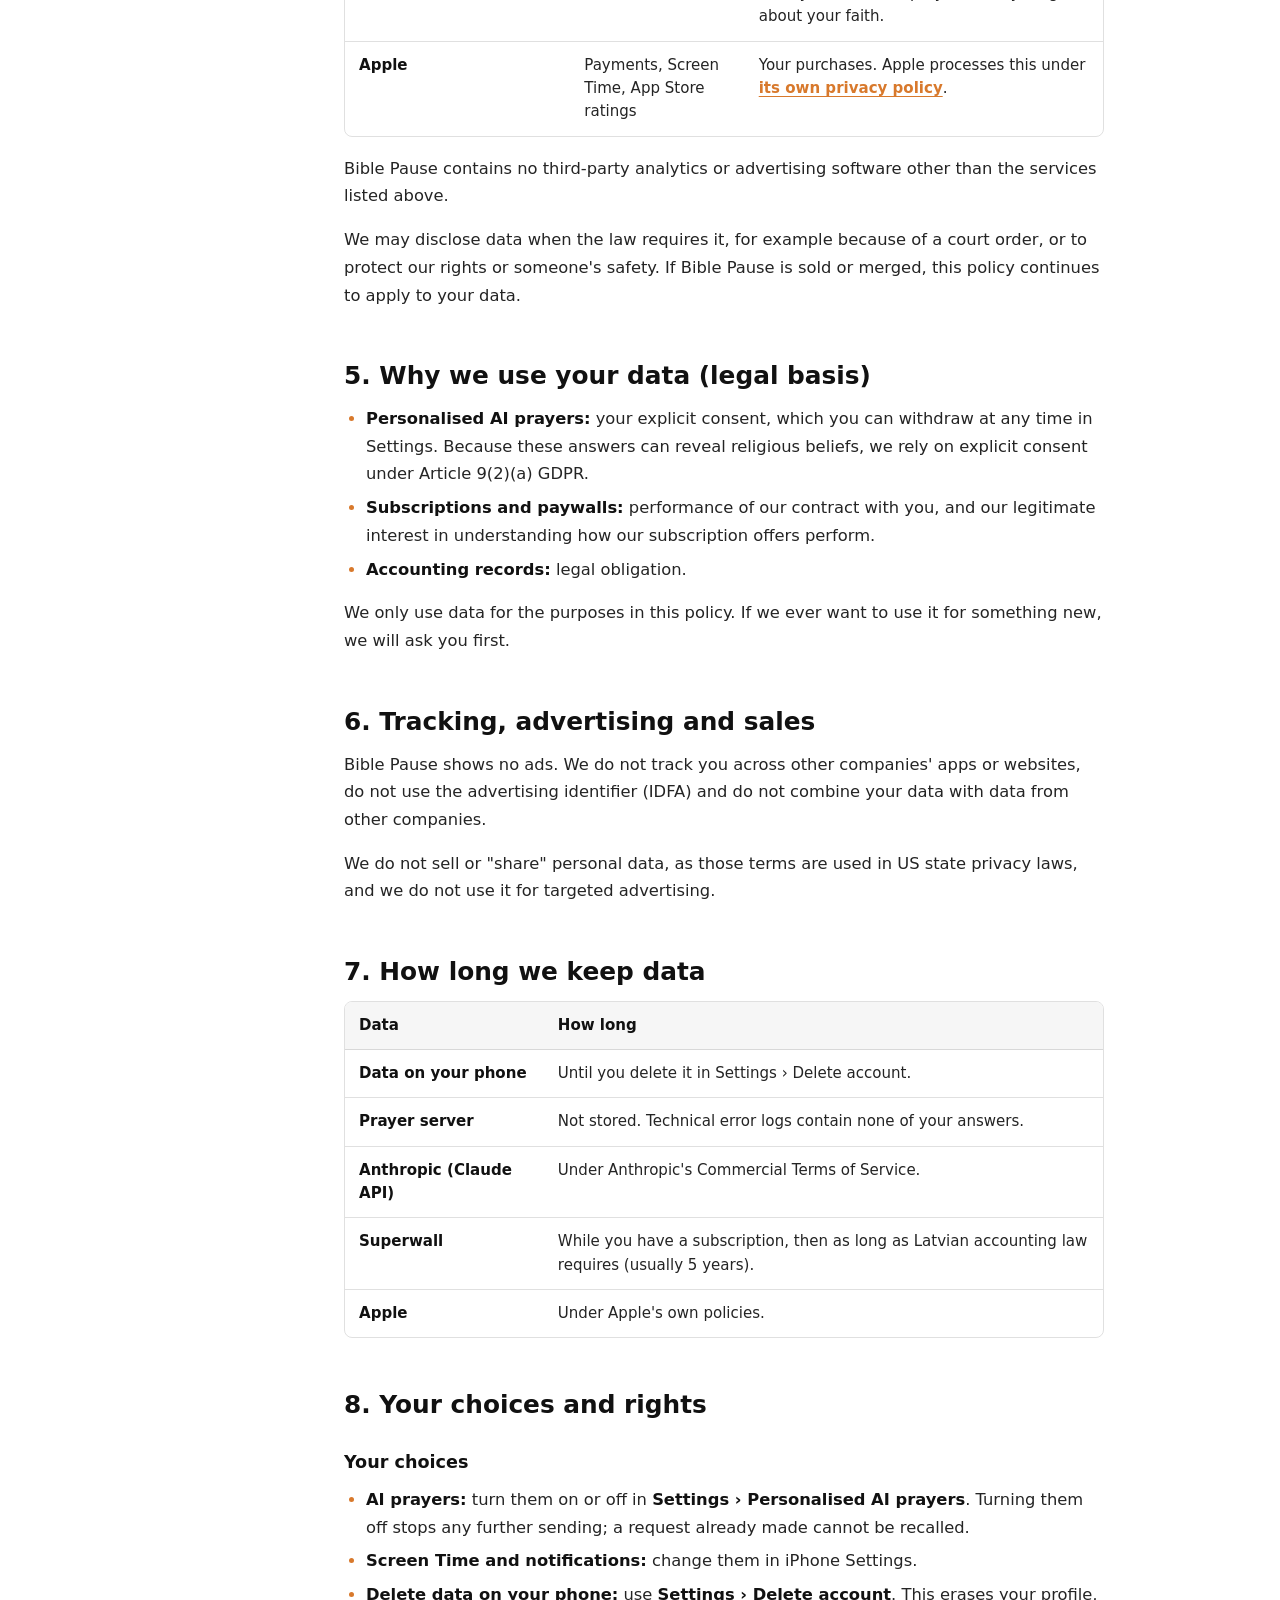
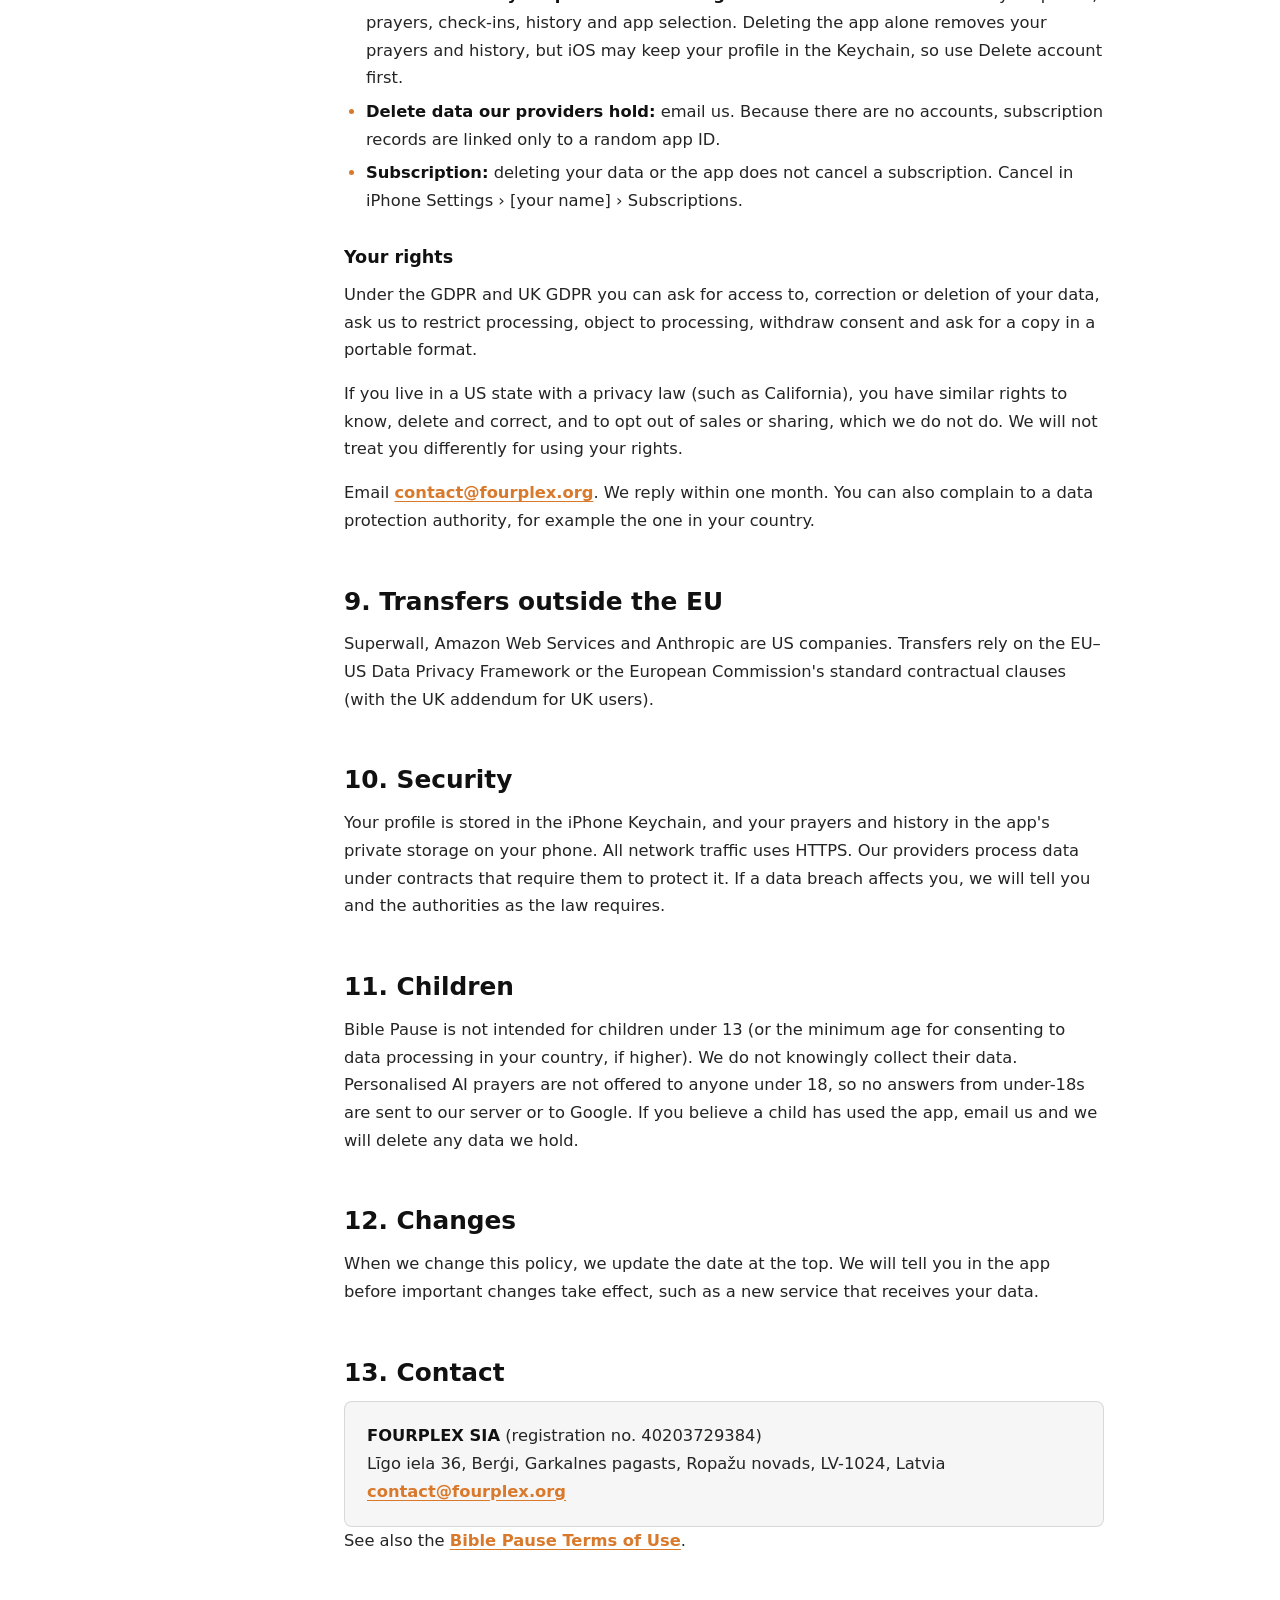
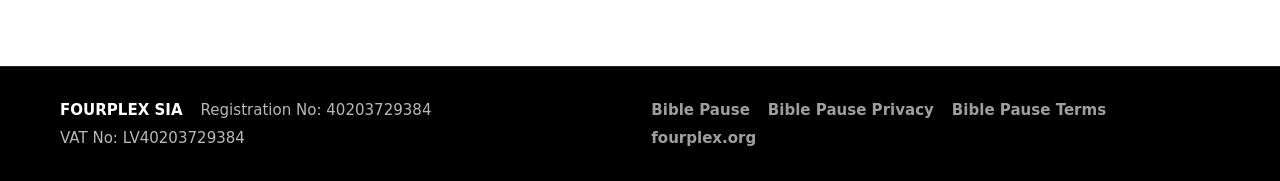
==== commit 3202d353: "Bible Pause: name Anthropic as the AI prayer provider Personalised prayers are now generated by Anth" ====
--- a/bible-pause/privacy/index.html
+++ b/bible-pause/privacy/index.html
@@ -66,7 +66,7 @@
           <ul>
             <li><strong>No account.</strong> You never give us an email or password. The first name you enter stays on your iPhone.</li>
             <li><strong>Your prayers and history are stored on your iPhone.</strong> Your answers, check-ins, prayers, verses and streak are kept on your phone.</li>
-            <li><strong>AI prayers are optional and for adults.</strong> Only if you are 18 or older and allow it, some of your answers are sent to our server and to Google Gemini to write a prayer. Your name is never sent. You can turn this off at any time.</li>
+            <li><strong>AI prayers are optional and for adults.</strong> Only if you are 18 or older and allow it, some of your answers are sent to our server and to Claude, an AI service from Anthropic, to write a prayer. Your name is never sent. You can turn this off at any time.</li>
             <li><strong>We never learn which apps you block.</strong> Apple's Screen Time keeps your app selection on your phone.</li>
             <li><strong>No ads, no tracking, no data sales.</strong> We do not use the advertising identifier, and we do not sell or share your data for advertising.</li>
           </ul>
@@ -104,8 +104,8 @@
           <li>your faith tradition;</li>
           <li>the struggles and goals you selected.</li>
         </ul>
-        <p>This goes to our server, hosted on Amazon Web Services in the USA, which passes it to Google's Gemini API to generate the prayer text. <strong>Your name, your app ID and your blocked apps are never sent.</strong> As with any internet request, your IP address is visible to our server.</p>
-        <p>Our server does not store your answers or the prayer. The prayer is saved only on your phone. Google processes the request under its <a href="https://ai.google.dev/gemini-api/terms" rel="noopener noreferrer">Gemini API terms</a>.</p>
+        <p>This goes to our server, hosted on Amazon Web Services in the USA, which passes it to Anthropic's Claude API to generate the prayer text. <strong>Your name, your app ID and your blocked apps are never sent.</strong> As with any internet request, your IP address is visible to our server.</p>
+        <p>Our server does not store your answers or the prayer. The prayer is saved only on your phone. Anthropic processes the request under its <a href="https://www.anthropic.com/legal/commercial-terms" rel="noopener noreferrer">Commercial Terms of Service</a>.</p>
         <p>If you do not allow it, or turn it off, nothing is sent and you pray a classic prayer stored in the app.</p>
 
         <h2 id="leaves-your-phone">4. What leaves your phone</h2>
@@ -121,7 +121,7 @@
                 <td>Your check-in, faith tradition, struggles and goals, and your IP address. Your answers are not stored.</td>
               </tr>
               <tr>
-                <td>Google (Gemini API, USA)</td>
+                <td>Anthropic (Claude API, USA)</td>
                 <td>Generating the prayer text, only if you allow it</td>
                 <td>The same answers, passed on by our server. It does not receive your IP address, device details or name.</td>
               </tr>
@@ -162,7 +162,7 @@
             <tbody>
               <tr><td>Data on your phone</td><td>Until you delete it in Settings › Delete account.</td></tr>
               <tr><td>Prayer server</td><td>Not stored. Technical error logs contain none of your answers.</td></tr>
-              <tr><td>Google (Gemini API)</td><td>Under Google's Gemini API terms.</td></tr>
+              <tr><td>Anthropic (Claude API)</td><td>Under Anthropic's Commercial Terms of Service.</td></tr>
               <tr><td>Superwall</td><td>While you have a subscription, then as long as Latvian accounting law requires (usually 5 years).</td></tr>
               <tr><td>Apple</td><td>Under Apple's own policies.</td></tr>
             </tbody>
@@ -184,7 +184,7 @@
         <p>Email <a href="mailto:contact@fourplex.org">contact@fourplex.org</a>. We reply within one month. You can also complain to a data protection authority, for example the one in your country.</p>
 
         <h2 id="transfers">9. Transfers outside the EU</h2>
-        <p>Superwall, Amazon Web Services and Google are US companies. Transfers rely on the EU–US Data Privacy Framework or the European Commission's standard contractual clauses (with the UK addendum for UK users).</p>
+        <p>Superwall, Amazon Web Services and Anthropic are US companies. Transfers rely on the EU–US Data Privacy Framework or the European Commission's standard contractual clauses (with the UK addendum for UK users).</p>
 
         <h2 id="security">10. Security</h2>
         <p>Your profile is stored in the iPhone Keychain, and your prayers and history in the app's private storage on your phone. All network traffic uses HTTPS. Our providers process data under contracts that require them to protect it. If a data breach affects you, we will tell you and the authorities as the law requires.</p>
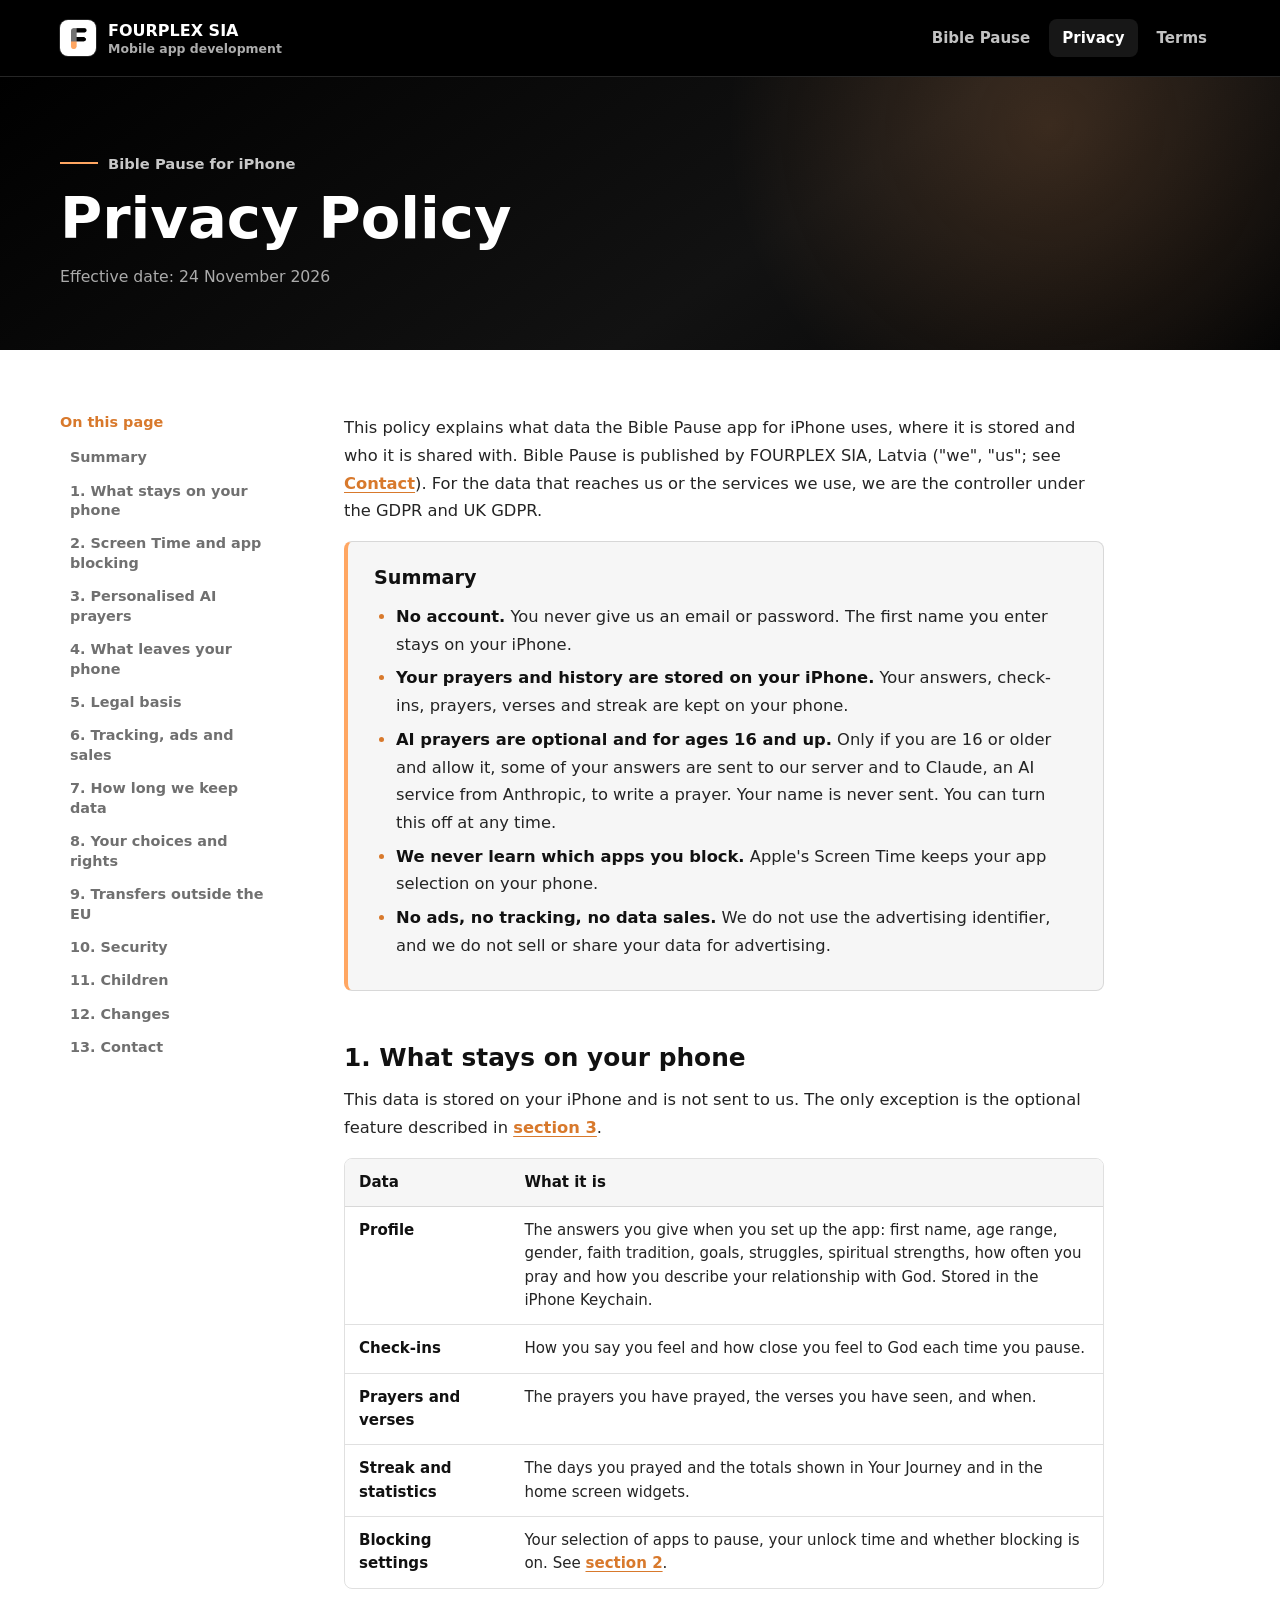
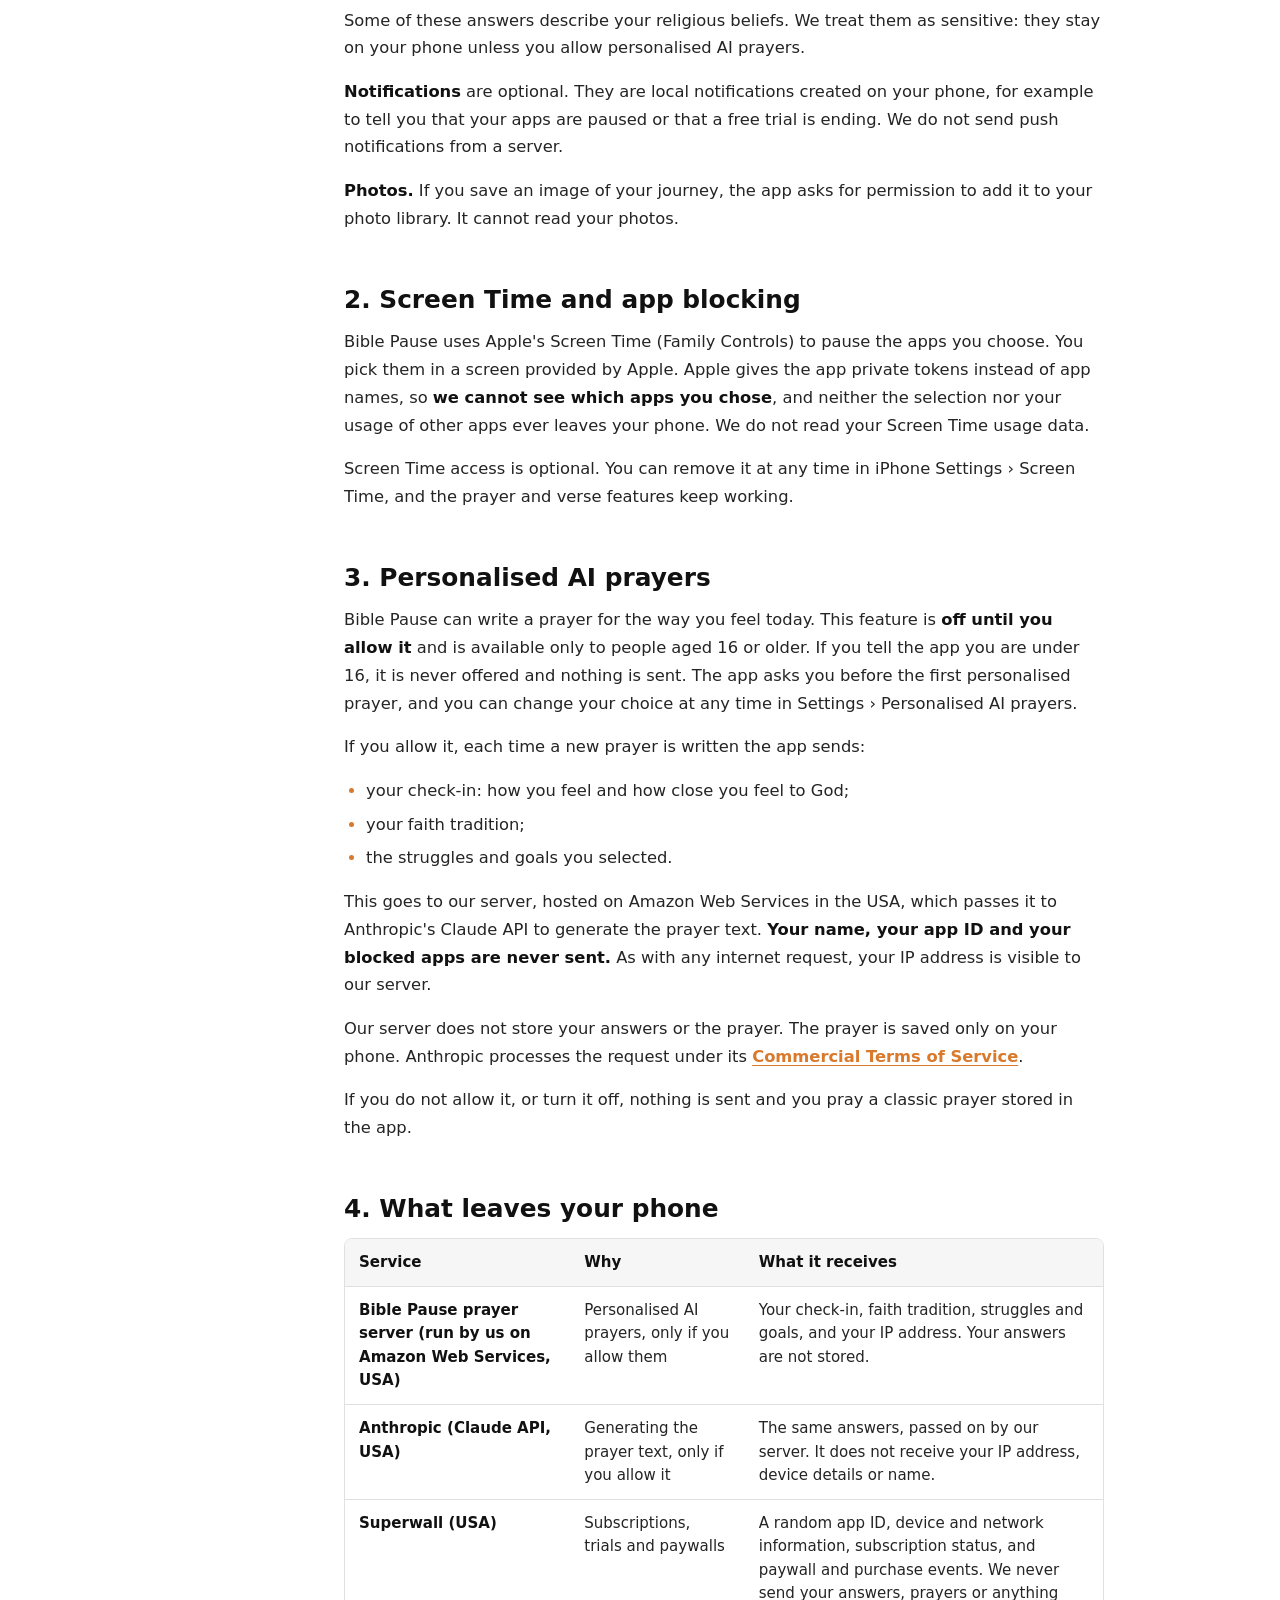
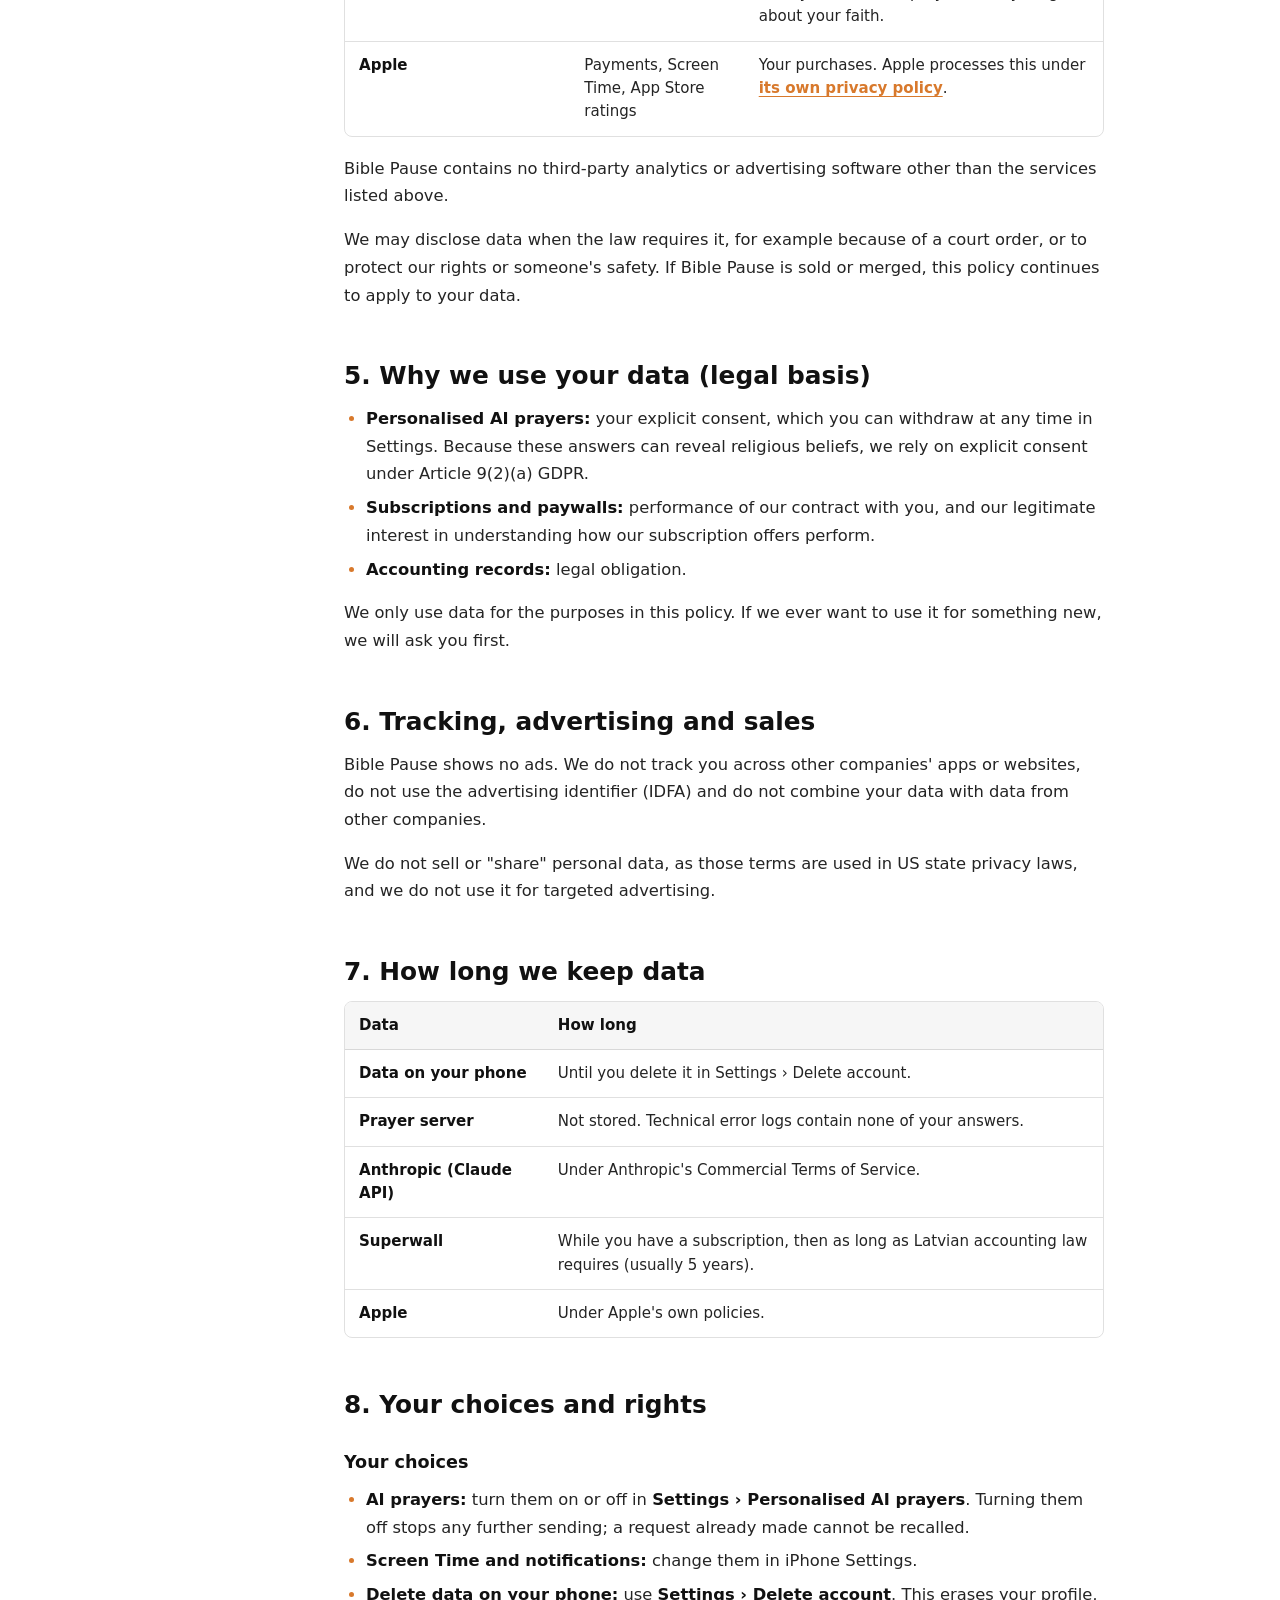
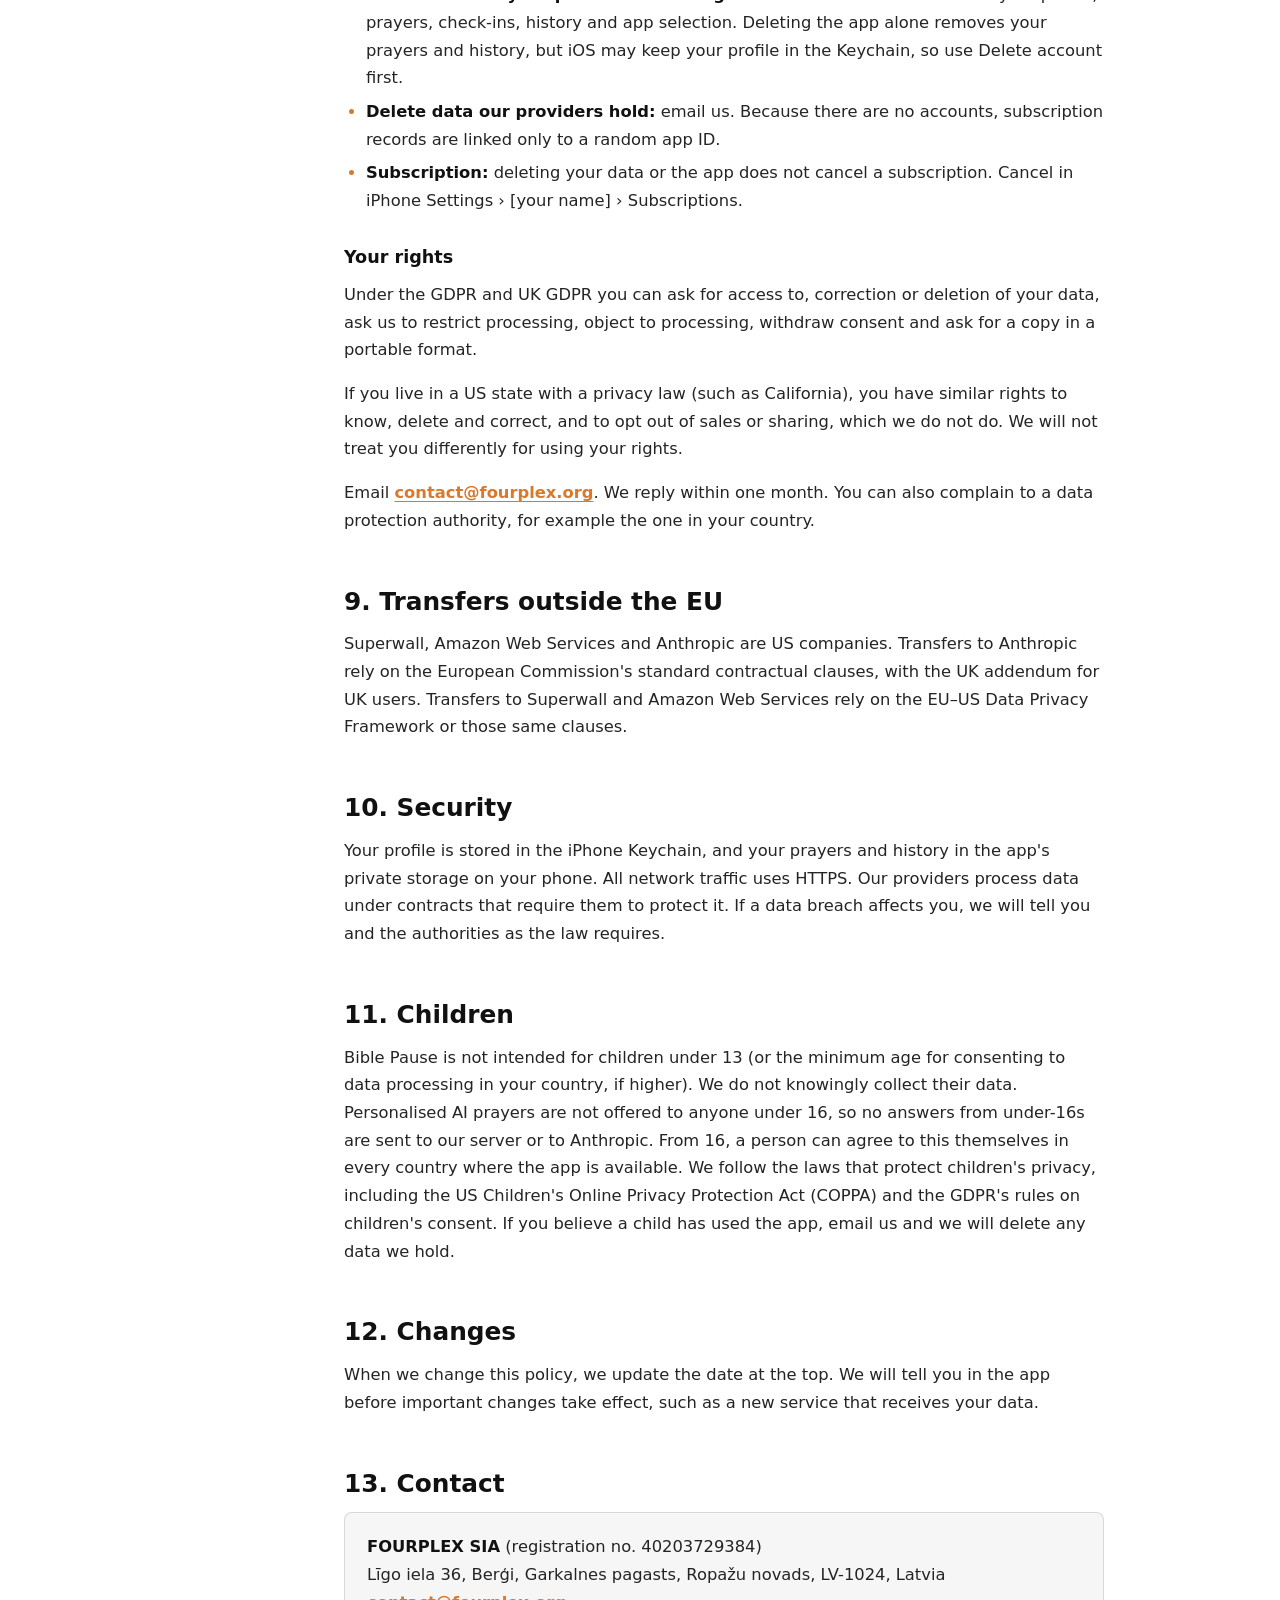
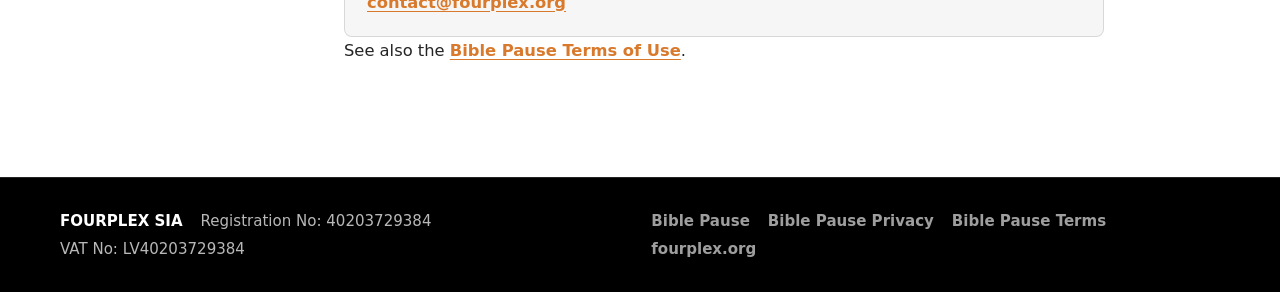
==== commit a04f1a2c: "Bible Pause: AI prayers from 16, and clarify transfer basis Personalised AI prayers are now offered " ====
--- a/bible-pause/privacy/index.html
+++ b/bible-pause/privacy/index.html
@@ -66,7 +66,7 @@
           <ul>
             <li><strong>No account.</strong> You never give us an email or password. The first name you enter stays on your iPhone.</li>
             <li><strong>Your prayers and history are stored on your iPhone.</strong> Your answers, check-ins, prayers, verses and streak are kept on your phone.</li>
-            <li><strong>AI prayers are optional and for adults.</strong> Only if you are 18 or older and allow it, some of your answers are sent to our server and to Claude, an AI service from Anthropic, to write a prayer. Your name is never sent. You can turn this off at any time.</li>
+            <li><strong>AI prayers are optional and for ages 16 and up.</strong> Only if you are 16 or older and allow it, some of your answers are sent to our server and to Claude, an AI service from Anthropic, to write a prayer. Your name is never sent. You can turn this off at any time.</li>
             <li><strong>We never learn which apps you block.</strong> Apple's Screen Time keeps your app selection on your phone.</li>
             <li><strong>No ads, no tracking, no data sales.</strong> We do not use the advertising identifier, and we do not sell or share your data for advertising.</li>
           </ul>
@@ -97,7 +97,7 @@
         <p>Screen Time access is optional. You can remove it at any time in iPhone Settings › Screen Time, and the prayer and verse features keep working.</p>
 
         <h2 id="ai-prayers">3. Personalised AI prayers</h2>
-        <p>Bible Pause can write a prayer for the way you feel today. This feature is <strong>off until you allow it</strong> and is available only to people aged 18 or older. If you tell the app you are under 18, it is never offered and nothing is sent. The app asks you before the first personalised prayer, and you can change your choice at any time in Settings › Personalised AI prayers.</p>
+        <p>Bible Pause can write a prayer for the way you feel today. This feature is <strong>off until you allow it</strong> and is available only to people aged 16 or older. If you tell the app you are under 16, it is never offered and nothing is sent. The app asks you before the first personalised prayer, and you can change your choice at any time in Settings › Personalised AI prayers.</p>
         <p>If you allow it, each time a new prayer is written the app sends:</p>
         <ul>
           <li>your check-in: how you feel and how close you feel to God;</li>
@@ -184,13 +184,13 @@
         <p>Email <a href="mailto:contact@fourplex.org">contact@fourplex.org</a>. We reply within one month. You can also complain to a data protection authority, for example the one in your country.</p>
 
         <h2 id="transfers">9. Transfers outside the EU</h2>
-        <p>Superwall, Amazon Web Services and Anthropic are US companies. Transfers rely on the EU–US Data Privacy Framework or the European Commission's standard contractual clauses (with the UK addendum for UK users).</p>
+        <p>Superwall, Amazon Web Services and Anthropic are US companies. Transfers to Anthropic rely on the European Commission's standard contractual clauses, with the UK addendum for UK users. Transfers to Superwall and Amazon Web Services rely on the EU–US Data Privacy Framework or those same clauses.</p>
 
         <h2 id="security">10. Security</h2>
         <p>Your profile is stored in the iPhone Keychain, and your prayers and history in the app's private storage on your phone. All network traffic uses HTTPS. Our providers process data under contracts that require them to protect it. If a data breach affects you, we will tell you and the authorities as the law requires.</p>
 
         <h2 id="children">11. Children</h2>
-        <p>Bible Pause is not intended for children under 13 (or the minimum age for consenting to data processing in your country, if higher). We do not knowingly collect their data. Personalised AI prayers are not offered to anyone under 18, so no answers from under-18s are sent to our server or to Google. If you believe a child has used the app, email us and we will delete any data we hold.</p>
+        <p>Bible Pause is not intended for children under 13 (or the minimum age for consenting to data processing in your country, if higher). We do not knowingly collect their data. Personalised AI prayers are not offered to anyone under 16, so no answers from under-16s are sent to our server or to Anthropic. From 16, a person can agree to this themselves in every country where the app is available. We follow the laws that protect children's privacy, including the US Children's Online Privacy Protection Act (COPPA) and the GDPR's rules on children's consent. If you believe a child has used the app, email us and we will delete any data we hold.</p>
 
         <h2 id="changes">12. Changes</h2>
         <p>When we change this policy, we update the date at the top. We will tell you in the app before important changes take effect, such as a new service that receives your data.</p>
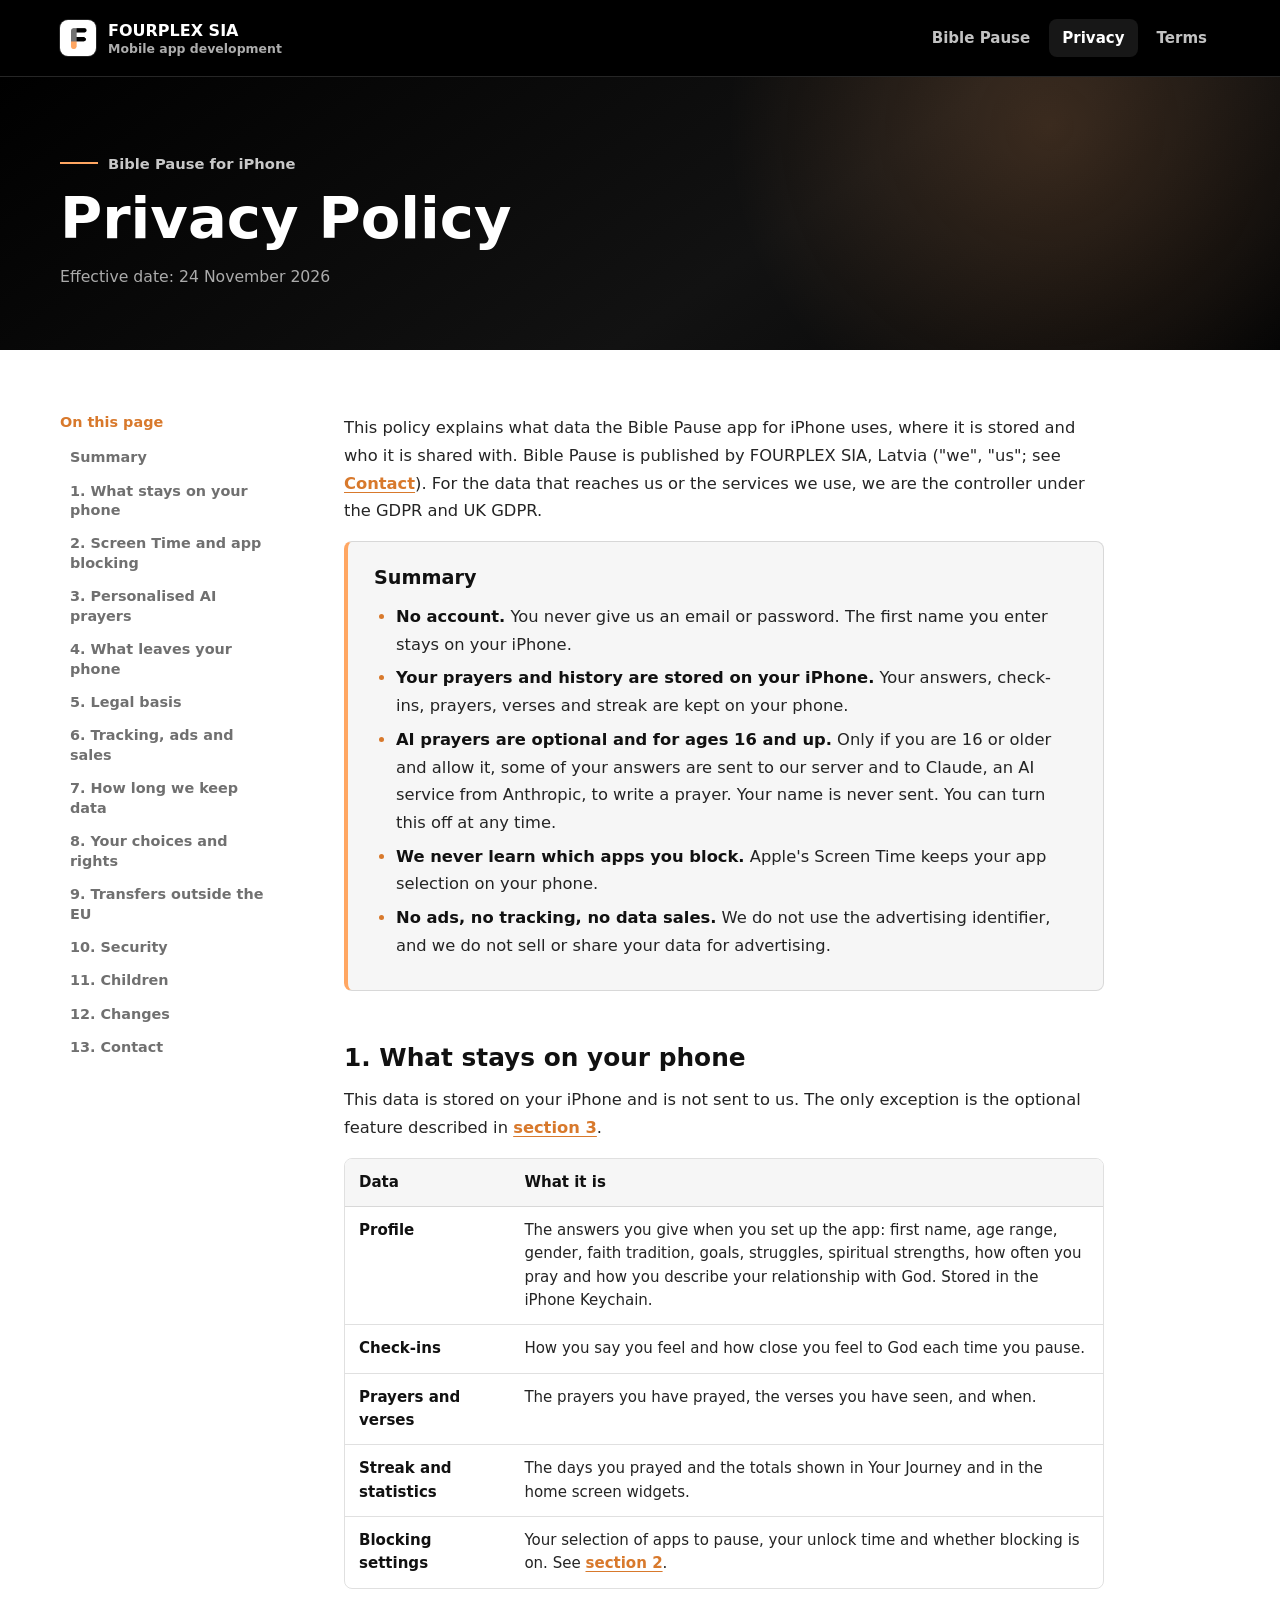
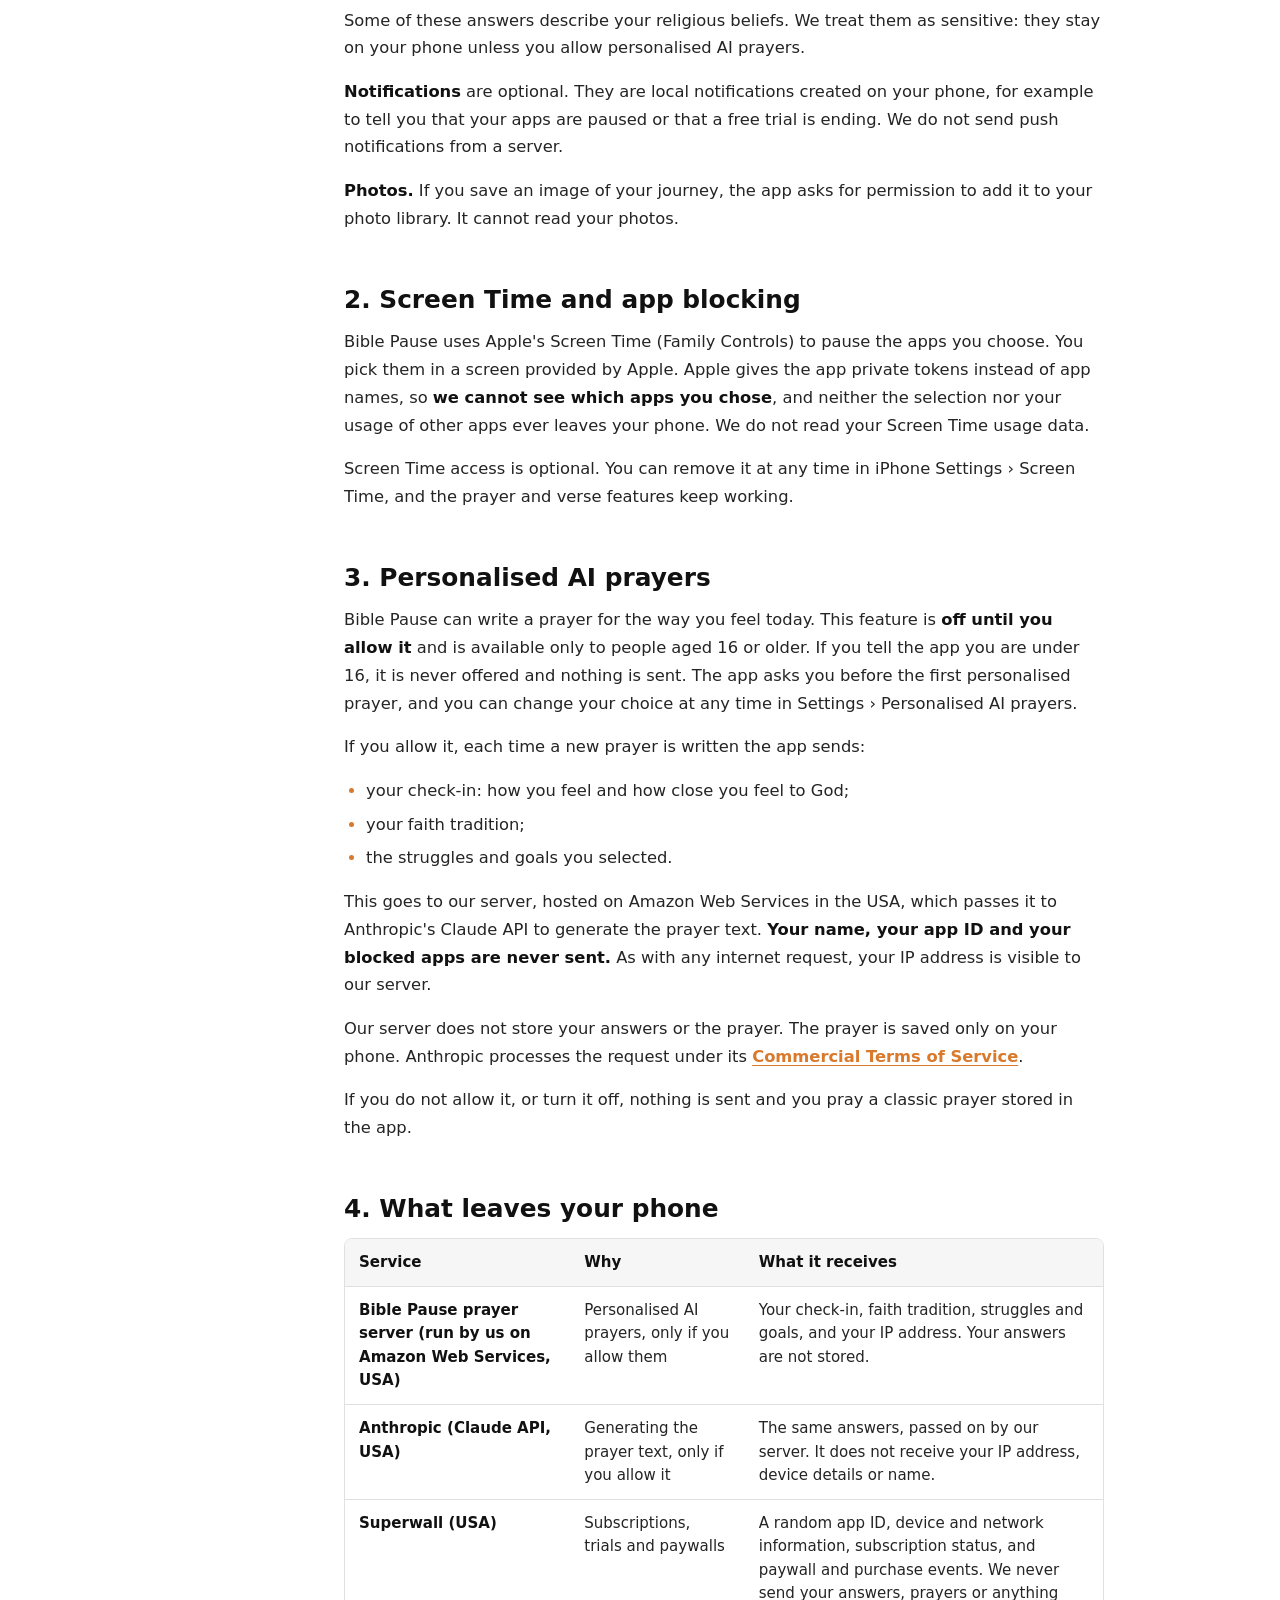
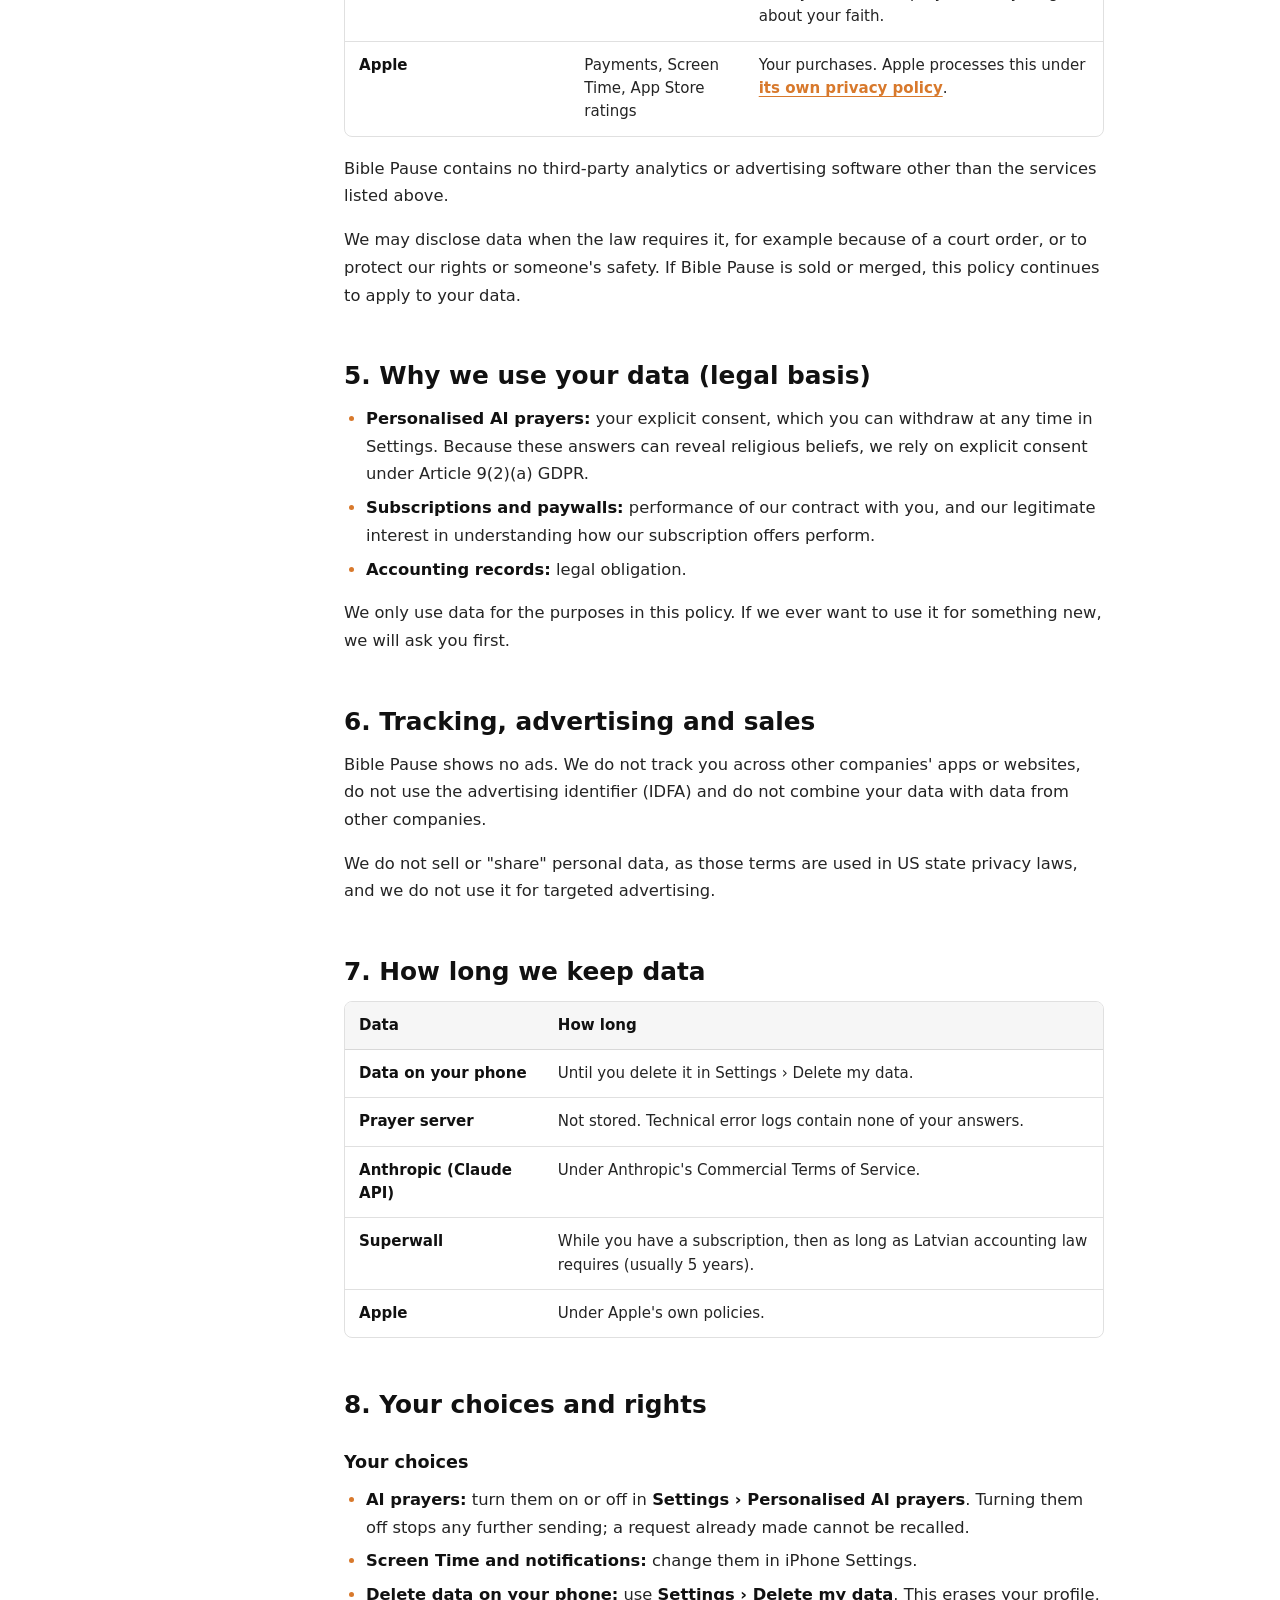
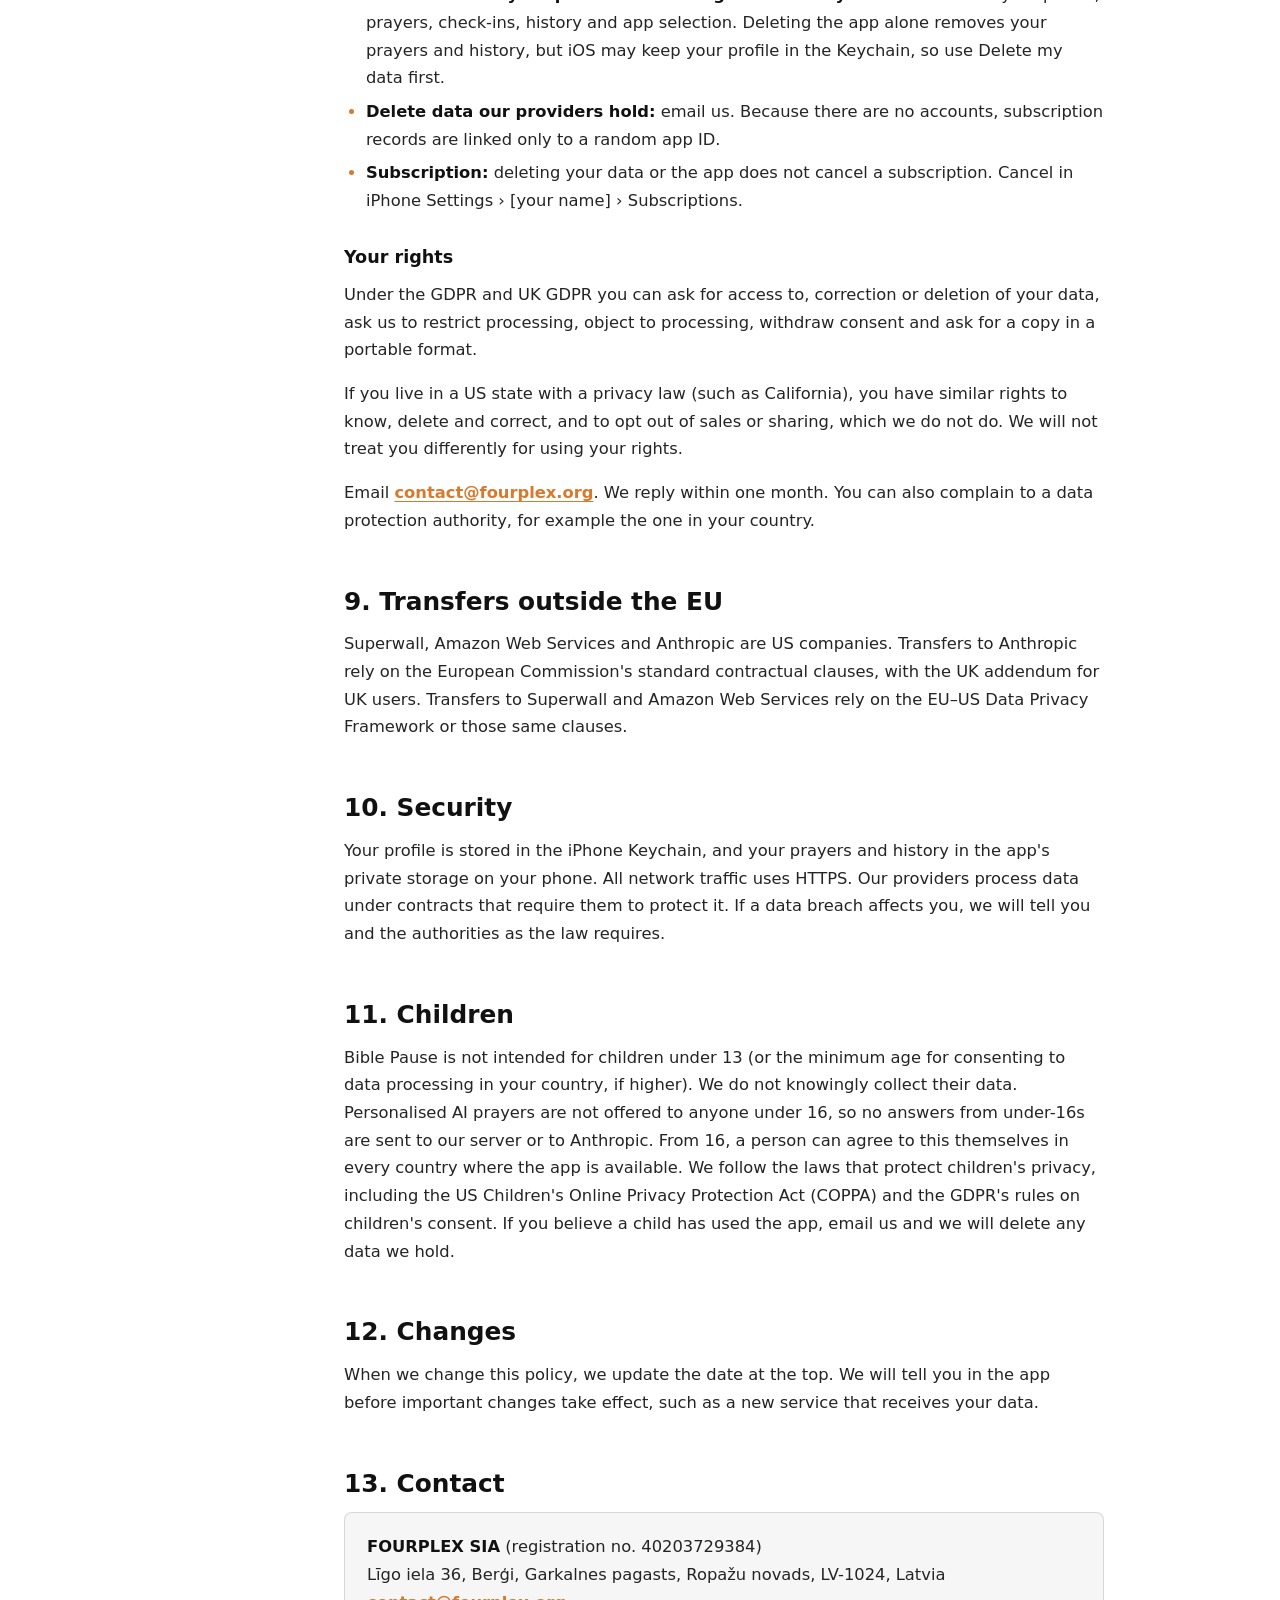
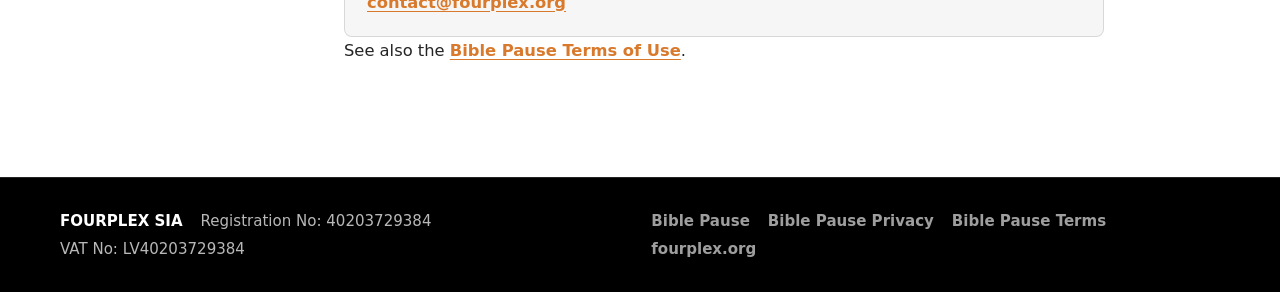
==== commit 4f1f12ef: "Bible Pause: rename the Settings action to "Delete my data" The app has no accounts, so the Settings" ====
--- a/bible-pause/privacy/index.html
+++ b/bible-pause/privacy/index.html
@@ -160,7 +160,7 @@
               <tr><th scope="col">Data</th><th scope="col">How long</th></tr>
             </thead>
             <tbody>
-              <tr><td>Data on your phone</td><td>Until you delete it in Settings › Delete account.</td></tr>
+              <tr><td>Data on your phone</td><td>Until you delete it in Settings › Delete my data.</td></tr>
               <tr><td>Prayer server</td><td>Not stored. Technical error logs contain none of your answers.</td></tr>
               <tr><td>Anthropic (Claude API)</td><td>Under Anthropic's Commercial Terms of Service.</td></tr>
               <tr><td>Superwall</td><td>While you have a subscription, then as long as Latvian accounting law requires (usually 5 years).</td></tr>
@@ -174,7 +174,7 @@
         <ul>
           <li><strong>AI prayers:</strong> turn them on or off in <strong>Settings › Personalised AI prayers</strong>. Turning them off stops any further sending; a request already made cannot be recalled.</li>
           <li><strong>Screen Time and notifications:</strong> change them in iPhone Settings.</li>
-          <li><strong>Delete data on your phone:</strong> use <strong>Settings › Delete account</strong>. This erases your profile, prayers, check-ins, history and app selection. Deleting the app alone removes your prayers and history, but iOS may keep your profile in the Keychain, so use Delete account first.</li>
+          <li><strong>Delete data on your phone:</strong> use <strong>Settings › Delete my data</strong>. This erases your profile, prayers, check-ins, history and app selection. Deleting the app alone removes your prayers and history, but iOS may keep your profile in the Keychain, so use Delete my data first.</li>
           <li><strong>Delete data our providers hold:</strong> email us. Because there are no accounts, subscription records are linked only to a random app ID.</li>
           <li><strong>Subscription:</strong> deleting your data or the app does not cancel a subscription. Cancel in iPhone Settings › [your name] › Subscriptions.</li>
         </ul>
